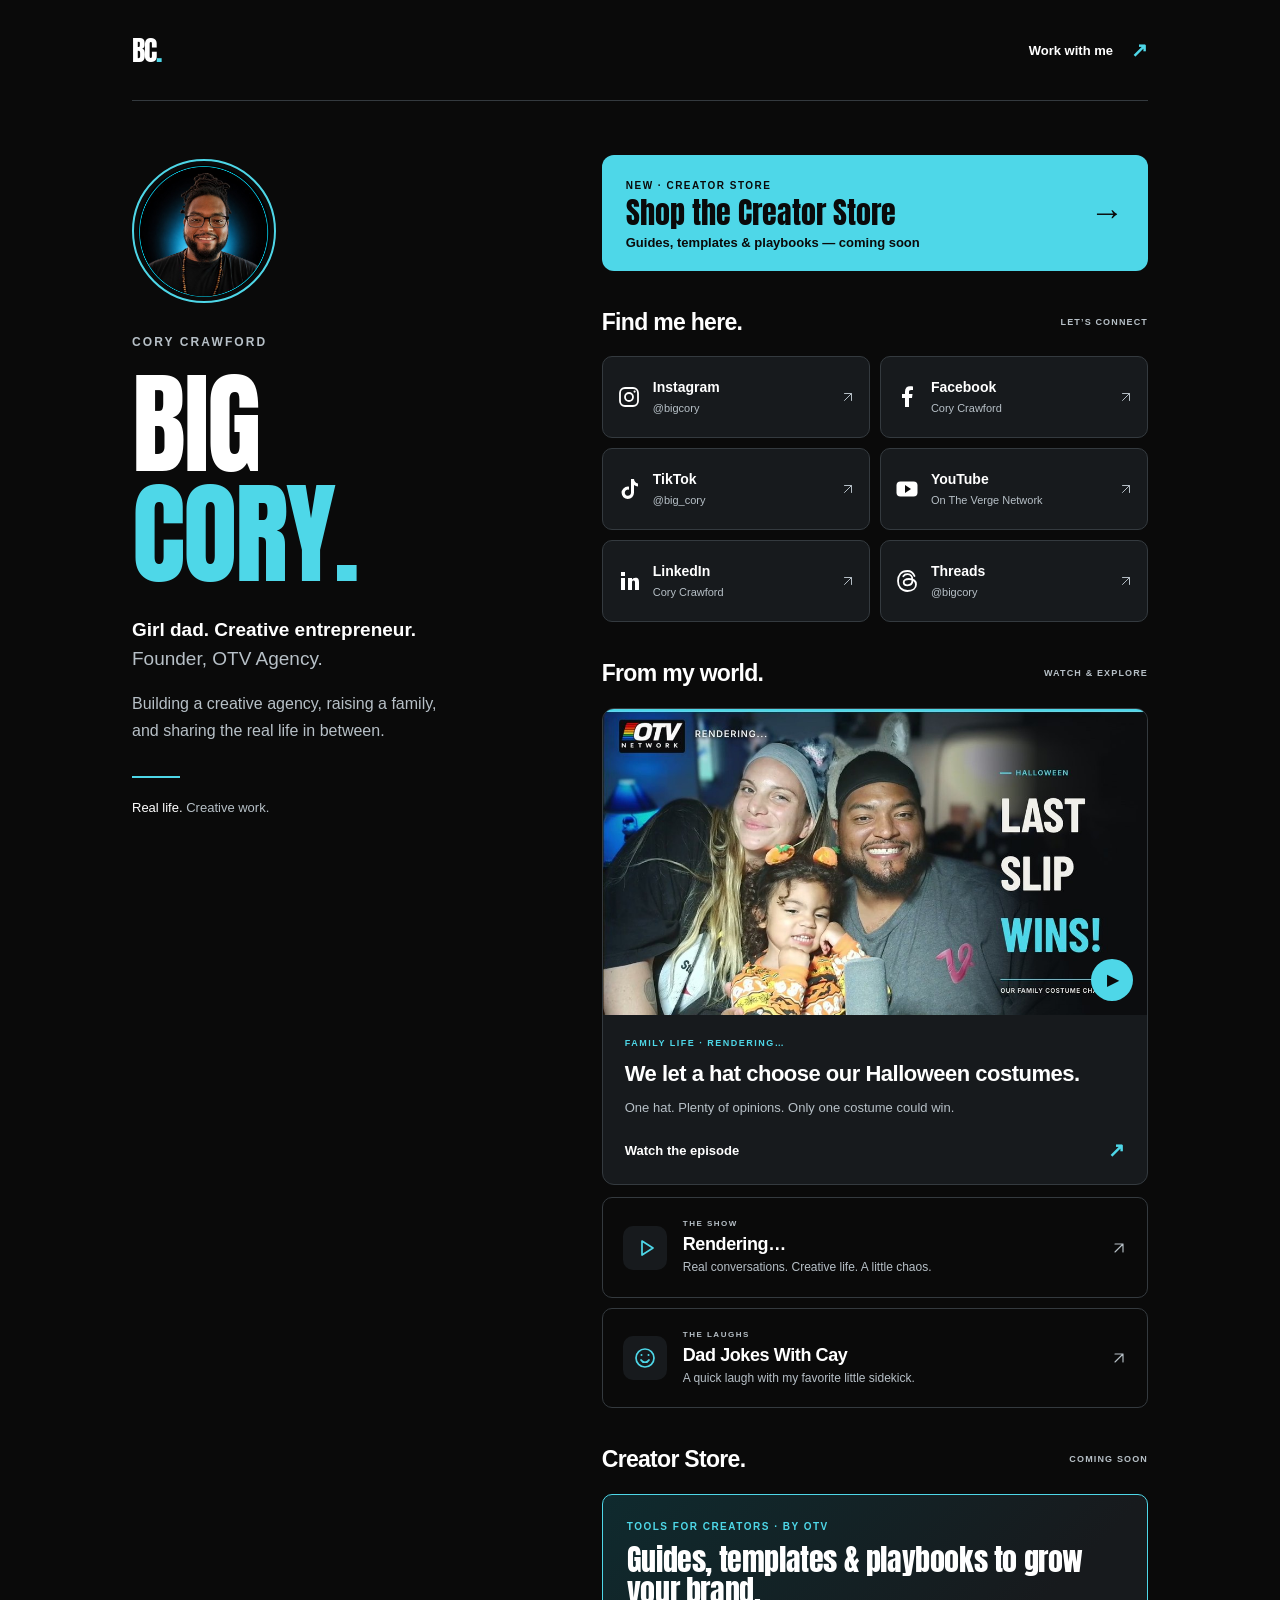
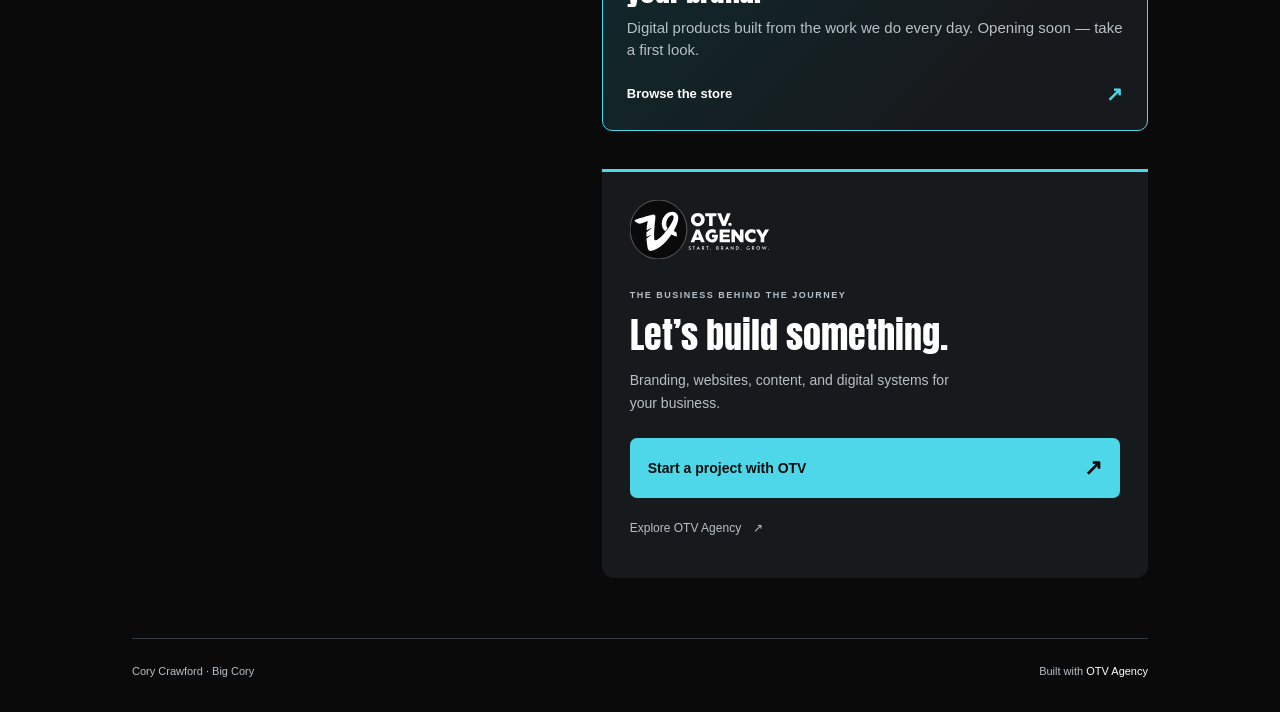
==== index.html @ 0d6eacf1 "Preview: Creator Store" ====
<!doctype html>
<html lang="en">
<head>
  <meta charset="utf-8">
  <meta name="viewport" content="width=device-width, initial-scale=1">
  <meta name="robots" content="noindex, nofollow">
  <meta name="theme-color" content="#0A0A0A">
  <title>Big Cory | Cory Crawford — Real life. Creative work.</title>
  <meta name="description" content="Find Cory Crawford’s social profiles, Rendering…, Dad Jokes With Cay, and OTV Agency. Follow the journey or start a creative project.">
  <meta property="og:type" content="website">
  <meta property="og:title" content="Big Cory | Cory Crawford — Real life. Creative work.">
  <meta property="og:description" content="Find Cory Crawford’s social profiles, Rendering…, Dad Jokes With Cay, and OTV Agency. Follow the journey or start a creative project.">
  <!-- Set final canonical / og:url / absolute og:image only after host routing is approved. -->
  <link rel="icon" href="favicon.svg" type="image/svg+xml">
  <link rel="preload" href="Anton-Regular.ttf" as="font" type="font/ttf" crossorigin>
  <link rel="stylesheet" href="styles.css">
</head>
<body>
  <a class="skip-link" href="#links">Skip to my links</a>
  <!-- Symbols are decorative: every destination has a visible text label. -->
  <svg class="icon-sprite" xmlns="http://www.w3.org/2000/svg" aria-hidden="true">
    <symbol id="icon-arrow" viewBox="0 0 24 24"><path d="M6 18 18 6M6 6h12v12" fill="none" stroke="currentColor" stroke-width="1.7" stroke-linecap="round" stroke-linejoin="round"/></symbol>
    <symbol id="icon-instagram" viewBox="0 0 24 24"><rect x="3" y="3" width="18" height="18" rx="5" fill="none" stroke="currentColor" stroke-width="1.8"/><circle cx="12" cy="12" r="4" fill="none" stroke="currentColor" stroke-width="1.8"/><circle cx="17.6" cy="6.6" r="1.1" fill="currentColor"/></symbol>
    <symbol id="icon-facebook" viewBox="0 0 24 24"><path d="M14 22v-9h3l.5-4H14V7c0-1.2.4-2 2.2-2H18V1.5c-.7-.1-1.8-.2-3-.2-3 0-5 1.8-5 5.2V9H7v4h3v9z" fill="currentColor"/></symbol>
    <symbol id="icon-tiktok" viewBox="0 0 24 24"><path d="M14 2h3c.3 2.6 1.6 4.1 4 4.5v3a9 9 0 0 1-4-1.4v7.7a6.2 6.2 0 1 1-6.2-6.2c.4 0 .8 0 1.2.1v3.1a3.1 3.1 0 1 0 2 2.9z" fill="currentColor"/></symbol>
    <symbol id="icon-youtube" viewBox="0 0 24 24"><rect x="1.5" y="4.5" width="21" height="15" rx="4" fill="currentColor"/><path d="m10 8 6 4-6 4z" fill="#0A0A0A"/></symbol>
    <symbol id="icon-linkedin" viewBox="0 0 24 24"><path d="M4 9h4v12H4zm0-6h4v4H4zm7 6h4v1.6c.7-1 1.8-1.9 3.5-1.9 3 0 3.5 2 3.5 4.6V21h-4v-7c0-1.2 0-2.5-1.5-2.5S15 12.7 15 14v7h-4z" fill="currentColor"/></symbol>
    <symbol id="icon-threads" viewBox="0 0 24 24"><path d="M19.5 7C18.2 3.8 15.9 2 12.4 2 6.2 2 3 6.1 3 12s3.5 10 9.4 10c5.4 0 8.6-2.8 8.6-6.4 0-3.6-2.7-5.6-7.1-5.6-3.4 0-5.2 1.3-5.2 3.3 0 1.8 1.6 3 3.7 3 3.2 0 5.1-2.3 5.1-5.5 0-3.4-1.8-5.6-5.1-5.6-1.8 0-3.3.8-4.1 2" fill="none" stroke="currentColor" stroke-width="1.8" stroke-linecap="round"/></symbol>
    <symbol id="icon-play" viewBox="0 0 24 24"><path d="m9 5 11 7-11 7z" fill="none" stroke="currentColor" stroke-width="1.7" stroke-linejoin="round"/></symbol>
    <symbol id="icon-smile" viewBox="0 0 24 24"><circle cx="12" cy="12" r="9" fill="none" stroke="currentColor" stroke-width="1.7"/><path d="M8 14c1.7 3 6.3 3 8 0" fill="none" stroke="currentColor" stroke-width="1.7" stroke-linecap="round"/><circle cx="8.5" cy="9" r="1" fill="currentColor"/><circle cx="15.5" cy="9" r="1" fill="currentColor"/></symbol>
  </svg>
  <div class="page-shell">
    <header class="topbar">
      <a class="wordmark" href="#top" aria-label="Big Cory, back to top">BC<span>.</span></a>
      <a class="top-cta" href="#work">Work with me <span aria-hidden="true">↗</span></a>
    </header>
    <main id="top" class="hub">
      <section class="identity" aria-labelledby="name">
        <div class="portrait-wrap"><img class="portrait" src="cory-profile.jpg" alt="Cory Crawford smiling, wearing glasses" width="144" height="144" fetchpriority="high"></div>
        <p class="eyebrow personal-name">Cory Crawford</p>
        <h1 id="name">BIG <span>CORY.</span></h1>
        <p class="intro">Girl dad. Creative entrepreneur.<br><span>Founder, OTV Agency.</span></p>
        <p class="bio">Building a creative agency, raising a family, and sharing the real life in between.</p>
        <div class="identity-rule" aria-hidden="true"></div>
        <p class="signature">Real life. <span>Creative work.</span></p>
      </section>
      <div class="destinations">
        <a class="store-banner" href="store/"><span><small class="eyebrow">NEW · CREATOR STORE</small><strong>Shop the Creator Store</strong><small class="store-banner-sub">Guides, templates &amp; playbooks — coming soon</small></span><span class="store-banner-arrow" aria-hidden="true">→</span></a>
        <section id="links" aria-labelledby="connect-title">
          <div class="section-header"><h2 id="connect-title">Find me here.</h2><span class="eyebrow">LET’S CONNECT</span></div>
          <nav class="social-grid" aria-label="Cory’s social profiles">
            <a class="social-link" href="https://www.instagram.com/bigcory/"><svg class="icon" aria-hidden="true"><use href="#icon-instagram"></use></svg><span><strong>Instagram</strong><small>@bigcory</small></span><svg class="icon" aria-hidden="true"><use href="#icon-arrow"></use></svg></a>
<a class="social-link" href="https://www.facebook.com/cory.w.crawford.7"><svg class="icon" aria-hidden="true"><use href="#icon-facebook"></use></svg><span><strong>Facebook</strong><small>Cory Crawford</small></span><svg class="icon" aria-hidden="true"><use href="#icon-arrow"></use></svg></a>
<a class="social-link" href="https://www.tiktok.com/@big_cory"><svg class="icon" aria-hidden="true"><use href="#icon-tiktok"></use></svg><span><strong>TikTok</strong><small>@big_cory</small></span><svg class="icon" aria-hidden="true"><use href="#icon-arrow"></use></svg></a>
<a class="social-link" href="https://www.youtube.com/@OnTheVergeNetwork"><svg class="icon" aria-hidden="true"><use href="#icon-youtube"></use></svg><span><strong>YouTube</strong><small>On The Verge Network</small></span><svg class="icon" aria-hidden="true"><use href="#icon-arrow"></use></svg></a>
<a class="social-link" href="https://www.linkedin.com/in/cory-crawford-4b9b2820b/"><svg class="icon" aria-hidden="true"><use href="#icon-linkedin"></use></svg><span><strong>LinkedIn</strong><small>Cory Crawford</small></span><svg class="icon" aria-hidden="true"><use href="#icon-arrow"></use></svg></a>
<a class="social-link" href="https://www.threads.com/@bigcory"><svg class="icon" aria-hidden="true"><use href="#icon-threads"></use></svg><span><strong>Threads</strong><small>@bigcory</small></span><svg class="icon" aria-hidden="true"><use href="#icon-arrow"></use></svg></a>
          </nav>
        </section>
        <section class="featured" aria-labelledby="featured-title">
          <div class="section-header"><h2 id="featured-title">From my world.</h2><span class="eyebrow">WATCH &amp; EXPLORE</span></div>
          <a class="feature-card" href="https://www.youtube.com/watch?v=V3x-1SN7t8w">
            <div class="feature-media"><img src="halloween-episode.jpg" alt="Cory, Claire, and Cay in the Rendering Halloween episode thumbnail, with the headline Last Slip Wins." width="1280" height="720" loading="lazy"><span class="play-badge" aria-hidden="true">▶</span></div>
            <div class="feature-copy"><p class="eyebrow">FAMILY LIFE · RENDERING…</p><h3>We let a hat choose our Halloween costumes.</h3><p>One hat. Plenty of opinions. Only one costume could win.</p><span class="feature-cta">Watch the episode <span aria-hidden="true">↗</span></span></div>
          </a>
          <div class="project-list">
            <a class="project-link" href="https://www.youtube.com/playlist?list=PLNuQVVNTiVEM"><span class="project-icon"><svg class="icon" aria-hidden="true"><use href="#icon-play"></use></svg></span><span><small class="eyebrow">THE SHOW</small><strong>Rendering…</strong><small class="project-description">Real conversations. Creative life. A little chaos.</small></span><svg class="icon" aria-hidden="true"><use href="#icon-arrow"></use></svg></a>
<a class="project-link" href="https://www.youtube.com/playlist?list=PLIUER3_x49p04q3ptnMb3ZY2Dj0nWWdQi"><span class="project-icon"><svg class="icon" aria-hidden="true"><use href="#icon-smile"></use></svg></span><span><small class="eyebrow">THE LAUGHS</small><strong>Dad Jokes With Cay</strong><small class="project-description">A quick laugh with my favorite little sidekick.</small></span><svg class="icon" aria-hidden="true"><use href="#icon-arrow"></use></svg></a>
          </div>
        </section>
        <section id="store" class="store" aria-labelledby="store-title">
          <div class="section-header"><h2 id="store-title">Creator Store.</h2><span class="eyebrow">COMING SOON</span></div>
          <a class="store-card" href="store/">
            <p class="eyebrow">TOOLS FOR CREATORS · BY OTV</p>
            <h3>Guides, templates &amp; playbooks to grow your brand.</h3>
            <p>Digital products built from the work we do every day. Opening soon — take a first look.</p>
            <span class="feature-cta">Browse the store <span aria-hidden="true">↗</span></span>
          </a>
        </section>
        <section id="work" class="work-card" aria-labelledby="work-title">
          <a href="https://otv.agency/" class="agency-logo-link" aria-label="Visit OTV Agency"><img src="otv-agency.svg" alt="OTV Agency" width="140" height="60" loading="lazy"></a>
          <p class="eyebrow">THE BUSINESS BEHIND THE JOURNEY</p>
          <h2 id="work-title">Let’s build something.</h2>
          <p>Branding, websites, content, and digital systems for your business.</p>
          <a class="business-cta" href="https://onthevergemarketing.com/contact-2/">Start a project with OTV <span aria-hidden="true">↗</span></a>
          <a class="agency-site" href="https://otv.agency/">Explore OTV Agency <span aria-hidden="true">↗</span></a>
        </section>
      </div>
    </main>
    <footer><span>Cory Crawford · Big Cory</span><span>Built with <a href="https://otv.agency/">OTV Agency</a></span></footer>
  </div>
</body>
</html>
---- styles.css ----
/* All assets are local. Keep the locked brand colors here for easy revision. */
@font-face { font-family: Anton; src: url("Anton-Regular.ttf") format("truetype"); font-weight: 400; font-style: normal; font-display: swap; }
:root { color-scheme: dark; --black:#0A0A0A; --white:#FFFFFF; --cyan:#4ED7E8; --muted:#B7C0C7; --panel:#171A1D; --line:#343A3F; }
* { box-sizing:border-box; }
html { scroll-behavior:smooth; scroll-padding-top:24px; }
body { margin:0; background:var(--black); color:var(--white); font-family:Arial,Helvetica,sans-serif; -webkit-font-smoothing:antialiased; }
a { color:inherit; text-decoration:none; }
img { display:block; max-width:100%; }
button, a { -webkit-tap-highlight-color:transparent; }
a:focus-visible { outline:3px solid var(--cyan); outline-offset:5px; }
::selection { background:var(--cyan); color:var(--black); }
.skip-link { position:fixed; z-index:5; top:12px; left:12px; padding:12px 16px; color:var(--black); background:var(--cyan); transform:translateY(-180%); }
.skip-link:focus { transform:translateY(0); }
.icon-sprite { position:absolute; width:0; height:0; overflow:hidden; }
.icon { width:24px; height:24px; flex-shrink:0; }
.page-shell { max-width:1120px; margin:auto; padding:0 52px; }
.topbar { display:flex; align-items:center; justify-content:space-between; padding:28px 0; border-bottom:1px solid var(--line); }
.wordmark { font-family:Anton,Impact,sans-serif; font-size:28px; letter-spacing:-1px; }
.wordmark span { color:var(--cyan); }
.top-cta { font-size:13px; font-weight:700; min-height:44px; display:flex; align-items:center; gap:18px; }
.top-cta span { color:var(--cyan); font-size:20px; }
.hub { display:grid; grid-template-columns:minmax(0, .85fr) minmax(0, 1.15fr); gap:66px; padding:54px 0 60px; align-items:start; }
/* A fixed identity column on wide screens keeps personal context beside the links. */
.identity { position:sticky; top:46px; padding-top:4px; }
.portrait-wrap { width:144px; height:144px; border-radius:50%; border:2px solid var(--cyan); padding:4px; margin-bottom:30px; }
.portrait { width:100%; height:100%; border-radius:50%; object-fit:cover; }
.eyebrow { font-size:10px; letter-spacing:1.5px; font-weight:700; line-height:1.5; margin:0; }
.personal-name { color:var(--muted); font-size:12px; letter-spacing:2.1px; margin-bottom:18px; text-transform:uppercase; }
h1 { font-family:Anton,Impact,sans-serif; font-weight:400; font-size:112px; line-height:.98; letter-spacing:-2px; margin:0 0 26px; }
h1 span { display:block; color:var(--cyan); }
.intro { font-size:19px; font-weight:700; line-height:1.55; margin:0 0 18px; }
.intro span { color:var(--muted); font-weight:400; }
.bio { max-width:320px; font-size:16px; color:var(--muted); line-height:1.65; margin:0; }
.identity-rule { width:48px; height:2px; background:var(--cyan); margin:32px 0 20px; }
.signature { font-size:13px; line-height:1.5; margin:0; color:var(--white); }
.signature span { color:var(--muted); }
.destinations { min-width:0; }
.section-header { display:flex; align-items:center; justify-content:space-between; gap:12px; margin-bottom:20px; }
h2 { font-size:23px; font-weight:700; letter-spacing:-.7px; line-height:1.2; margin:0; }
.section-header .eyebrow { color:var(--muted); font-size:9px; letter-spacing:1.15px; text-align:right; }
.social-grid { display:grid; grid-template-columns:repeat(2,minmax(0,1fr)); gap:10px; }
.social-link { min-height:82px; padding:16px 14px; display:flex; align-items:center; gap:12px; background:var(--panel); border:1px solid var(--line); border-radius:10px; transition:border-color .16s, background .16s; }
.social-link > span { flex:1; min-width:0; }
.social-link strong { display:block; font-size:14px; line-height:1.35; }
.social-link small { display:block; color:var(--muted); font-size:11px; line-height:1.4; margin-top:4px; }
.social-link > .icon:last-child { width:14px; height:14px; color:var(--muted); }
.social-link:hover, .project-link:hover { background:#20252A; border-color:var(--cyan); }
.featured { margin-top:38px; }
.feature-card { display:block; border:1px solid var(--line); border-radius:12px; overflow:hidden; background:var(--panel); transition:border-color .16s; }
.feature-card:hover { border-color:var(--cyan); }
.feature-media { position:relative; }
.feature-media img { width:100%; height:auto; aspect-ratio:16/9; object-fit:cover; }
.play-badge { position:absolute; bottom:14px; right:14px; width:42px; height:42px; border-radius:50%; background:var(--cyan); color:var(--black); display:grid; place-items:center; padding-left:2px; font-size:16px; }
.feature-copy { padding:22px; }
.feature-copy .eyebrow { color:var(--cyan); font-size:9px; }
h3 { font-size:22px; line-height:1.24; letter-spacing:-.5px; margin:10px 0; }
.feature-copy > p:not(.eyebrow) { font-size:13px; line-height:1.6; color:var(--muted); margin:0; }
.feature-cta { display:flex; align-items:center; justify-content:space-between; margin-top:20px; font-size:13px; font-weight:700; }
.feature-cta > span { font-size:20px; color:var(--cyan); }
.project-list { display:grid; gap:10px; margin-top:12px; }
.project-link { min-height:98px; display:flex; gap:16px; align-items:center; padding:20px; border:1px solid var(--line); border-radius:10px; transition:border-color .16s, background .16s; }
.project-icon { background:var(--panel); border-radius:10px; height:44px; width:44px; flex-shrink:0; display:grid; place-items:center; color:var(--cyan); }
.project-link > span:nth-child(2) { flex:1; min-width:0; }
.project-link .eyebrow { color:var(--muted); font-size:8px; display:block; }
.project-link strong { display:block; font-size:18px; letter-spacing:-.4px; margin:4px 0; }
.project-description { display:block; font-size:12px; color:var(--muted); line-height:1.45; }
.project-link > .icon { width:16px; height:16px; color:var(--muted); }
.work-card { position:relative; margin-top:38px; padding:28px; border-top:3px solid var(--cyan); border-radius:0 0 12px 12px; background:var(--panel); }
.agency-logo-link { display:inline-block; margin:0 0 25px; }
.agency-logo-link img { width:140px; height:60px; object-fit:contain; object-position:left; }
.work-card > .eyebrow { color:var(--muted); font-size:9px; }
.work-card h2 { font-family:Anton,Impact,sans-serif; font-weight:400; font-size:36px; margin-top:12px; letter-spacing:0; }
.work-card > p:not(.eyebrow) { color:var(--muted); font-size:14px; line-height:1.6; max-width:340px; margin:12px 0 24px; }
.business-cta { display:flex; align-items:center; justify-content:space-between; padding:17px 18px; background:var(--cyan); color:var(--black); border-radius:7px; font-size:14px; font-weight:700; min-height:54px; gap:12px; }
.business-cta:hover { background:var(--white); }
.business-cta span { font-size:22px; }
.agency-site { display:inline-flex; min-height:44px; align-items:center; gap:12px; font-size:12px; color:var(--muted); margin-top:8px; }
.agency-site:hover, footer a:hover { color:var(--cyan); }
footer { border-top:1px solid var(--line); padding:24px 0 32px; display:flex; justify-content:space-between; gap:16px; color:var(--muted); font-size:11px; line-height:1.5; }
footer a { color:var(--white); }
@media (max-width:920px) { .page-shell { padding:0 30px; } .hub { gap:36px; grid-template-columns:minmax(0,.7fr) minmax(0,1.3fr); } h1 { font-size:94px; } .intro { font-size:17px; } .social-link { gap:8px; padding:14px 11px; } }
/* The single-column phone layout keeps every link comfortably tappable. */
@media (max-width:700px) {
  .page-shell { padding:0 22px; max-width:520px; }
  .topbar { padding:14px 0; }
  .hub { display:block; padding:28px 0 36px; }
  .identity { position:static; text-align:center; padding:0; margin-bottom:34px; }
  .portrait-wrap { width:114px; height:114px; margin:0 auto 20px; }
  .personal-name { font-size:10px; margin-bottom:10px; }
  h1 { font-size:64px; line-height:1.05; letter-spacing:-1px; margin-bottom:18px; }
  h1 span { display:inline; }
  .intro { font-size:16px; line-height:1.5; margin-bottom:13px; }
  .bio { font-size:14px; max-width:300px; margin:auto; line-height:1.6; }
  .identity-rule, .signature { display:none; }
  h2 { font-size:21px; }
  .section-header { margin-bottom:16px; }
  .social-link { min-height:78px; padding:14px 11px; gap:9px; }
  .social-link > .icon:first-child { width:21px; height:21px; }
  .social-link > .icon:last-child { width:12px; height:12px; }
  .social-link strong { font-size:13px; }
  .social-link small { font-size:10px; }
  .featured { margin-top:30px; }
  .feature-copy { padding:20px; }
  .feature-copy h3 { font-size:22px; }
  .project-link { padding:17px; gap:13px; }
  .work-card { margin-top:30px; padding:25px; }
  footer { flex-direction:column; align-items:center; gap:6px; padding:24px 0; }
}
@media (max-width:359px) { .page-shell { padding:0 16px; } h1 { font-size:58px; } .section-header .eyebrow { font-size:8px; } .social-link > .icon:last-child { display:none; } .social-link { padding:13px 10px; } }
@media (prefers-reduced-motion:reduce) { html { scroll-behavior:auto; } * { transition:none !important; } }

/* Creator Store (phase 1 teaser) */
.store { margin-top:38px; }
@media (max-width:700px) { .store { margin-top:30px; } }
.store-card { display:block; padding:24px; border:1px solid var(--cyan); border-radius:10px; background:linear-gradient(135deg,#0F2A2E 0%,var(--panel) 70%); transition:background .16s; }
.store-card:hover { background:#20252A; }
.store-card .eyebrow { color:var(--cyan); }
.store-card h3 { font-family:Anton,Impact,sans-serif; font-weight:400; font-size:30px; line-height:1.05; letter-spacing:-.4px; margin:10px 0; }
.store-card p:not(.eyebrow) { color:var(--muted); font-size:15px; line-height:1.5; margin:0 0 16px; }
.store-teasers { list-style:none; padding:0; margin:12px 0 0; display:grid; grid-template-columns:repeat(2,minmax(0,1fr)); gap:12px; }
.store-teasers li { padding:16px; border:1px solid var(--line); border-radius:10px; display:flex; flex-direction:column; gap:6px; }
.store-teasers .eyebrow { color:var(--muted); font-size:8px; }
.store-teasers strong { font-size:15px; letter-spacing:-.3px; line-height:1.25; }
.store-teasers .soon { margin-top:auto; font-size:11px; font-weight:700; color:var(--cyan); letter-spacing:.5px; }
.merch-tile { border-style:dashed !important; background:var(--panel); }
@media (max-width:359px) { .store-teasers { grid-template-columns:1fr; } .store-card h3 { font-size:26px; } }

/* High-placement Creator Store banner */
.store-banner { display:flex; align-items:center; gap:16px; min-height:88px; padding:20px 24px; margin-bottom:38px; border-radius:12px; background:var(--cyan); color:var(--black); transition:transform .16s, box-shadow .16s; }
.store-banner:hover { transform:translateY(-2px); box-shadow:0 10px 30px rgba(78,215,232,.25); }
.store-banner > span:first-child { flex:1; min-width:0; }
.store-banner strong { display:block; font-family:Anton,Impact,sans-serif; font-weight:400; font-size:30px; line-height:1.05; margin:4px 0; }
.store-banner-sub { font-size:13px; font-weight:700; }
.store-banner-arrow { font-size:34px; font-weight:700; }
.store-banner:focus-visible { outline-color:var(--white); }
@media (max-width:700px) { .store-banner { margin-bottom:30px; } .store-banner strong { font-size:26px; } }
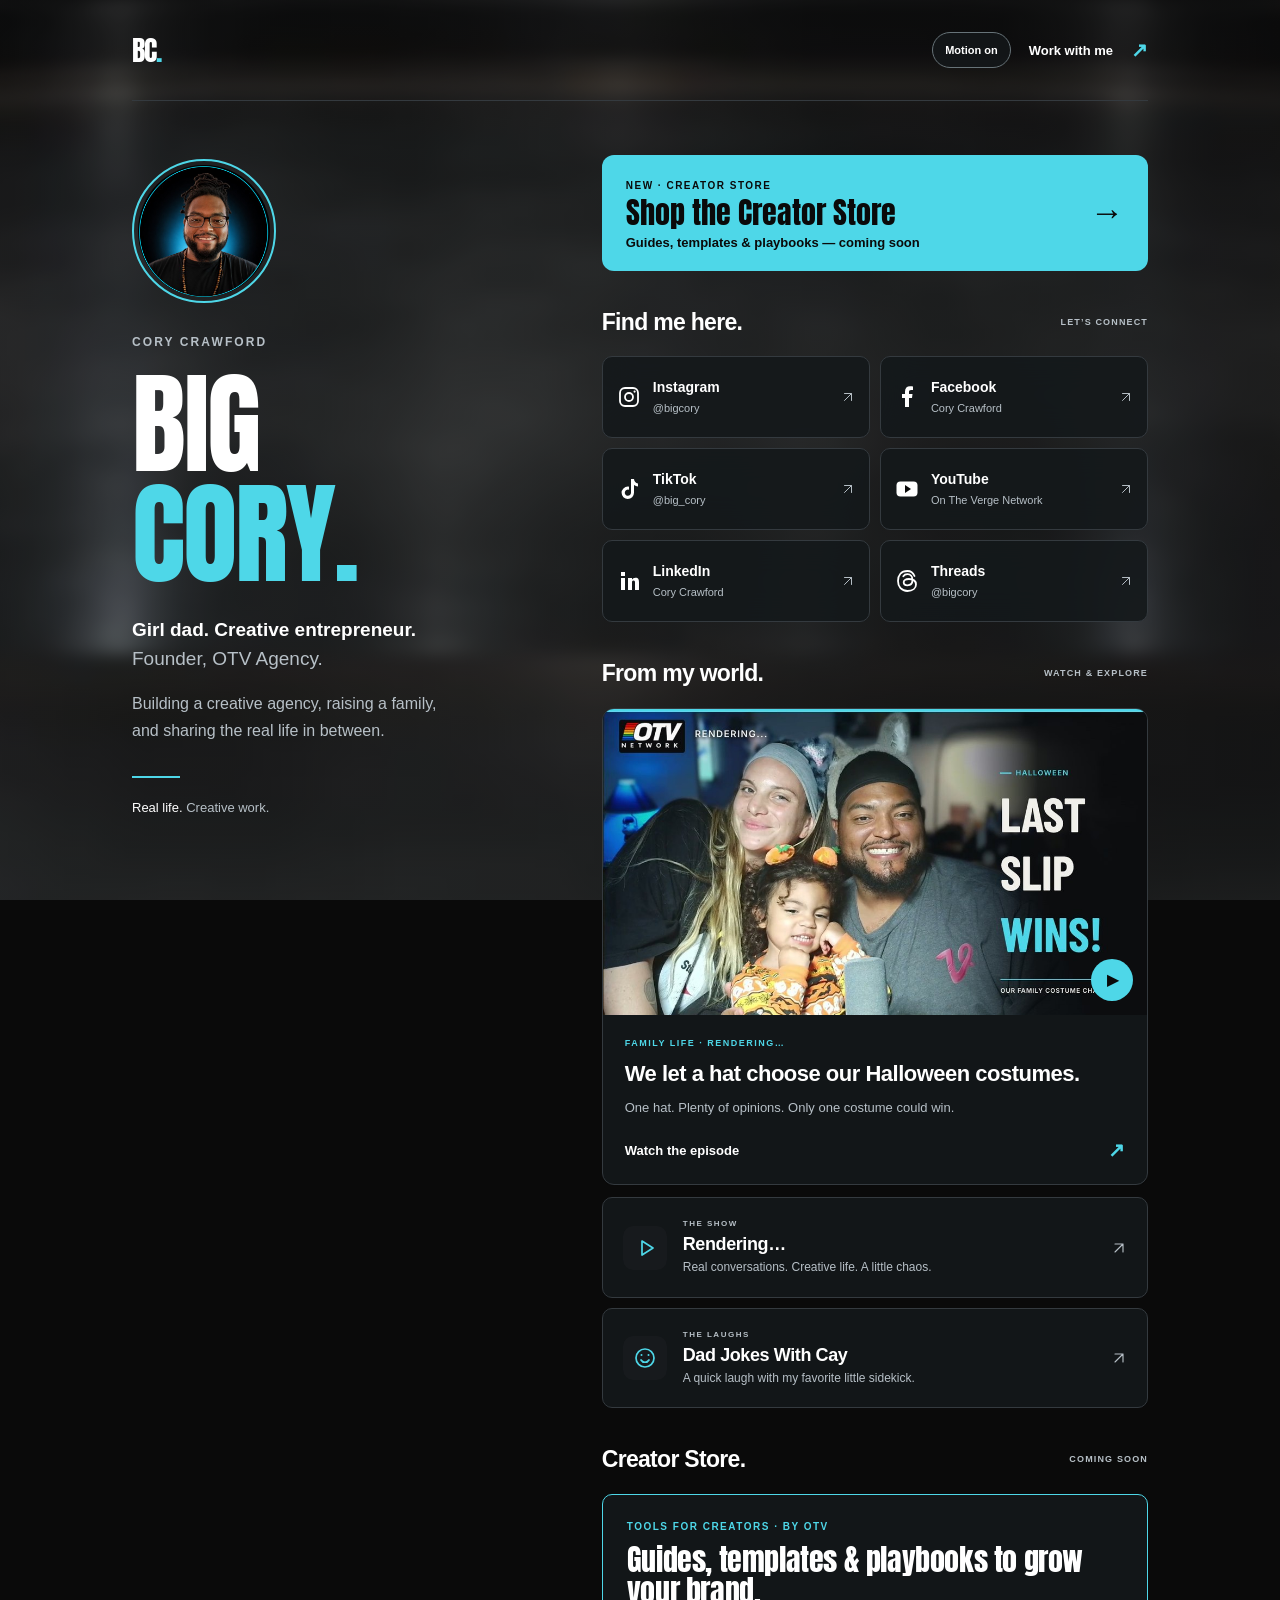
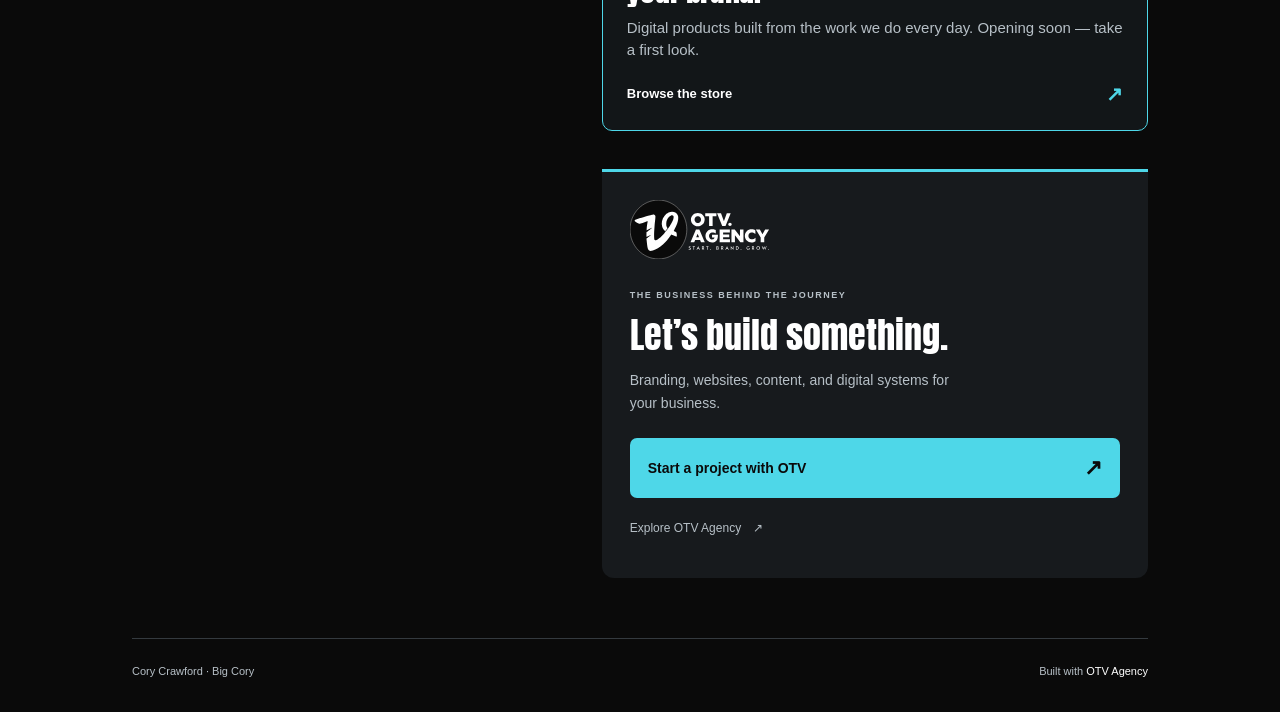
==== commit ae47f1c6: "Add frosted Rendering backdrop with scroll-driven motion Use existing Rendering studio assets behind" ====
--- a/index.html
+++ b/index.html
@@ -16,6 +16,11 @@
   <link rel="stylesheet" href="styles.css">
 </head>
 <body>
+  <!-- The studio is decorative. A still image works without JavaScript or video. -->
+  <div class="studio-backdrop" aria-hidden="true">
+    <picture><source media="(max-width: 700px)" srcset="rendering-background-mobile.jpg"><img src="rendering-background.jpg" alt="" width="960" height="540"></picture>
+    <video id="studio-video" muted playsinline preload="none" tabindex="-1" data-desktop="rendering-background.mp4" data-mobile="rendering-background-mobile.mp4"></video>
+  </div>
   <a class="skip-link" href="#links">Skip to my links</a>
   <!-- Symbols are decorative: every destination has a visible text label. -->
   <svg class="icon-sprite" xmlns="http://www.w3.org/2000/svg" aria-hidden="true">
@@ -32,7 +37,10 @@
   <div class="page-shell">
     <header class="topbar">
       <a class="wordmark" href="#top" aria-label="Big Cory, back to top">BC<span>.</span></a>
+      <div class="topbar-actions">
+      <button class="motion-toggle" id="motion-toggle" type="button" aria-pressed="true" hidden>Motion on</button>
       <a class="top-cta" href="#work">Work with me <span aria-hidden="true">↗</span></a>
+      </div>
     </header>
     <main id="top" class="hub">
       <section class="identity" aria-labelledby="name">
@@ -89,5 +97,6 @@
     </main>
     <footer><span>Cory Crawford · Big Cory</span><span>Built with <a href="https://otv.agency/">OTV Agency</a></span></footer>
   </div>
+  <script src="background.js" defer></script>
 </body>
 </html>
--- a/styles.css
+++ b/styles.css
@@ -134,3 +134,23 @@
 .store-banner-arrow { font-size:34px; font-weight:700; }
 .store-banner:focus-visible { outline-color:var(--white); }
 @media (max-width:700px) { .store-banner { margin-bottom:30px; } .store-banner strong { font-size:26px; } }
+
+/* Frosted Rendering set: soften the media while keeping all foreground text sharp. */
+body { isolation: isolate; }
+.studio-backdrop { position: fixed; inset: 0; z-index: -1; overflow: hidden; pointer-events: none; background: #0A0A0A; }
+.studio-backdrop picture, .studio-backdrop img, .studio-backdrop video { position: absolute; inset: 0; width: 100%; height: 100%; object-fit: cover; }
+.studio-backdrop picture, .studio-backdrop video { filter: blur(7px) saturate(.65); transform: scale(1.04); }
+.studio-backdrop video { opacity: 0; }
+.studio-backdrop.is-ready video { opacity: 1; }
+.studio-backdrop::after { content: ""; position: absolute; inset: 0; background: linear-gradient(90deg, rgba(10,10,10,.53), rgba(10,10,10,.64)), rgba(30,40,43,.14); }
+.page-shell { position: relative; }
+.social-link, .feature-card, .project-link, .store-card { background: rgba(20,24,27,.88); backdrop-filter: blur(16px); -webkit-backdrop-filter: blur(16px); }
+.topbar-actions { display: flex; align-items: center; gap: 18px; }
+.motion-toggle { font: inherit; font-size: 11px; font-weight: 600; color: #fff; background: rgba(20,24,27,.8); border: 1px solid #677378; border-radius: 20px; padding: 8px 12px; min-height: 36px; cursor: pointer; }
+.motion-toggle:hover { border-color: #4ED7E8; }
+.motion-toggle:focus-visible { outline: 2px solid #4ED7E8; outline-offset: 4px; }
+.motion-toggle[hidden] { display: none; }
+@media (max-width: 700px) {
+  .studio-backdrop::after { background: rgba(10,10,10,.56); }
+  .topbar-actions { gap: 12px; }
+}
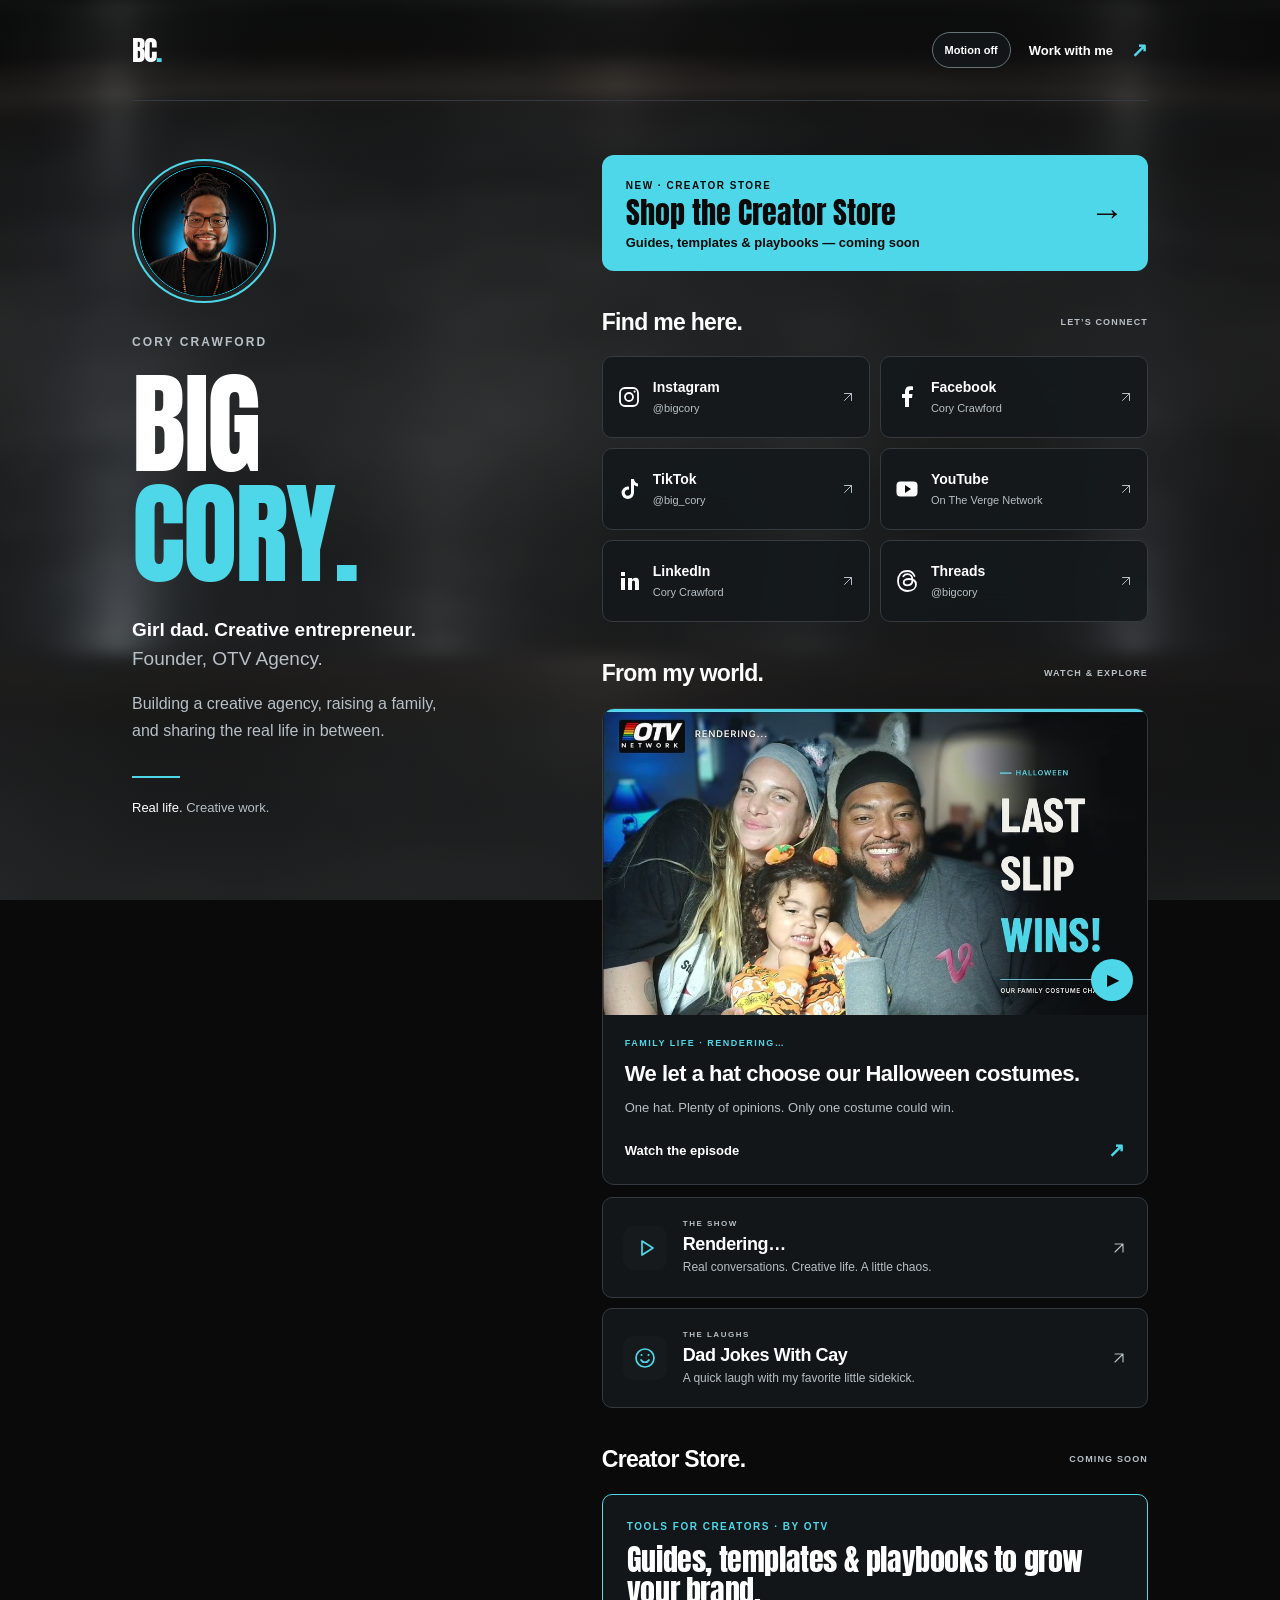
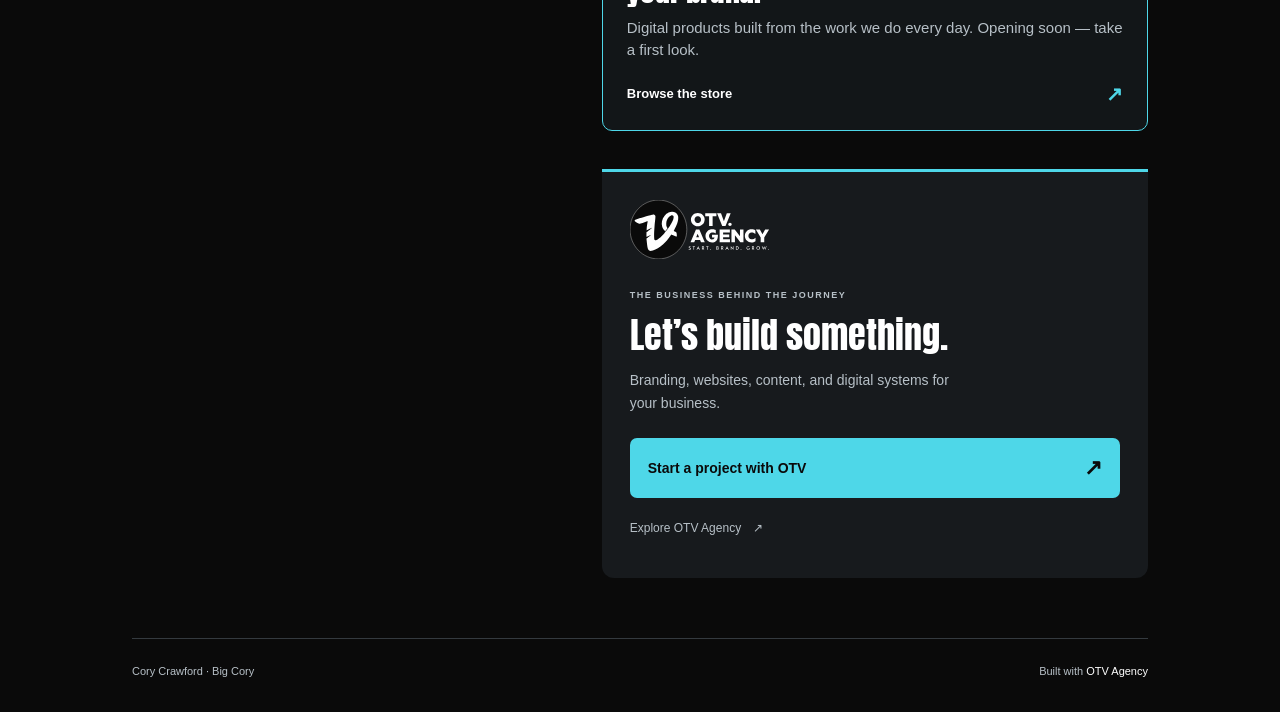
==== commit 7c36b4d5: "Smooth the frosted studio background with a slow ambient loop Replace jittery scroll seeking with si" ====
--- a/index.html
+++ b/index.html
@@ -19,7 +19,7 @@
   <!-- The studio is decorative. A still image works without JavaScript or video. -->
   <div class="studio-backdrop" aria-hidden="true">
     <picture><source media="(max-width: 700px)" srcset="rendering-background-mobile.jpg"><img src="rendering-background.jpg" alt="" width="960" height="540"></picture>
-    <video id="studio-video" muted playsinline preload="none" tabindex="-1" data-desktop="rendering-background.mp4" data-mobile="rendering-background-mobile.mp4"></video>
+    <video id="studio-video" muted playsinline loop preload="none" tabindex="-1" data-desktop="rendering-ambient-v2.mp4" data-mobile="rendering-ambient-mobile-v2.mp4"></video>
   </div>
   <a class="skip-link" href="#links">Skip to my links</a>
   <!-- Symbols are decorative: every destination has a visible text label. -->
@@ -97,6 +97,6 @@
     </main>
     <footer><span>Cory Crawford · Big Cory</span><span>Built with <a href="https://otv.agency/">OTV Agency</a></span></footer>
   </div>
-  <script src="background.js" defer></script>
+  <script src="background.js?v=2" defer></script>
 </body>
 </html>
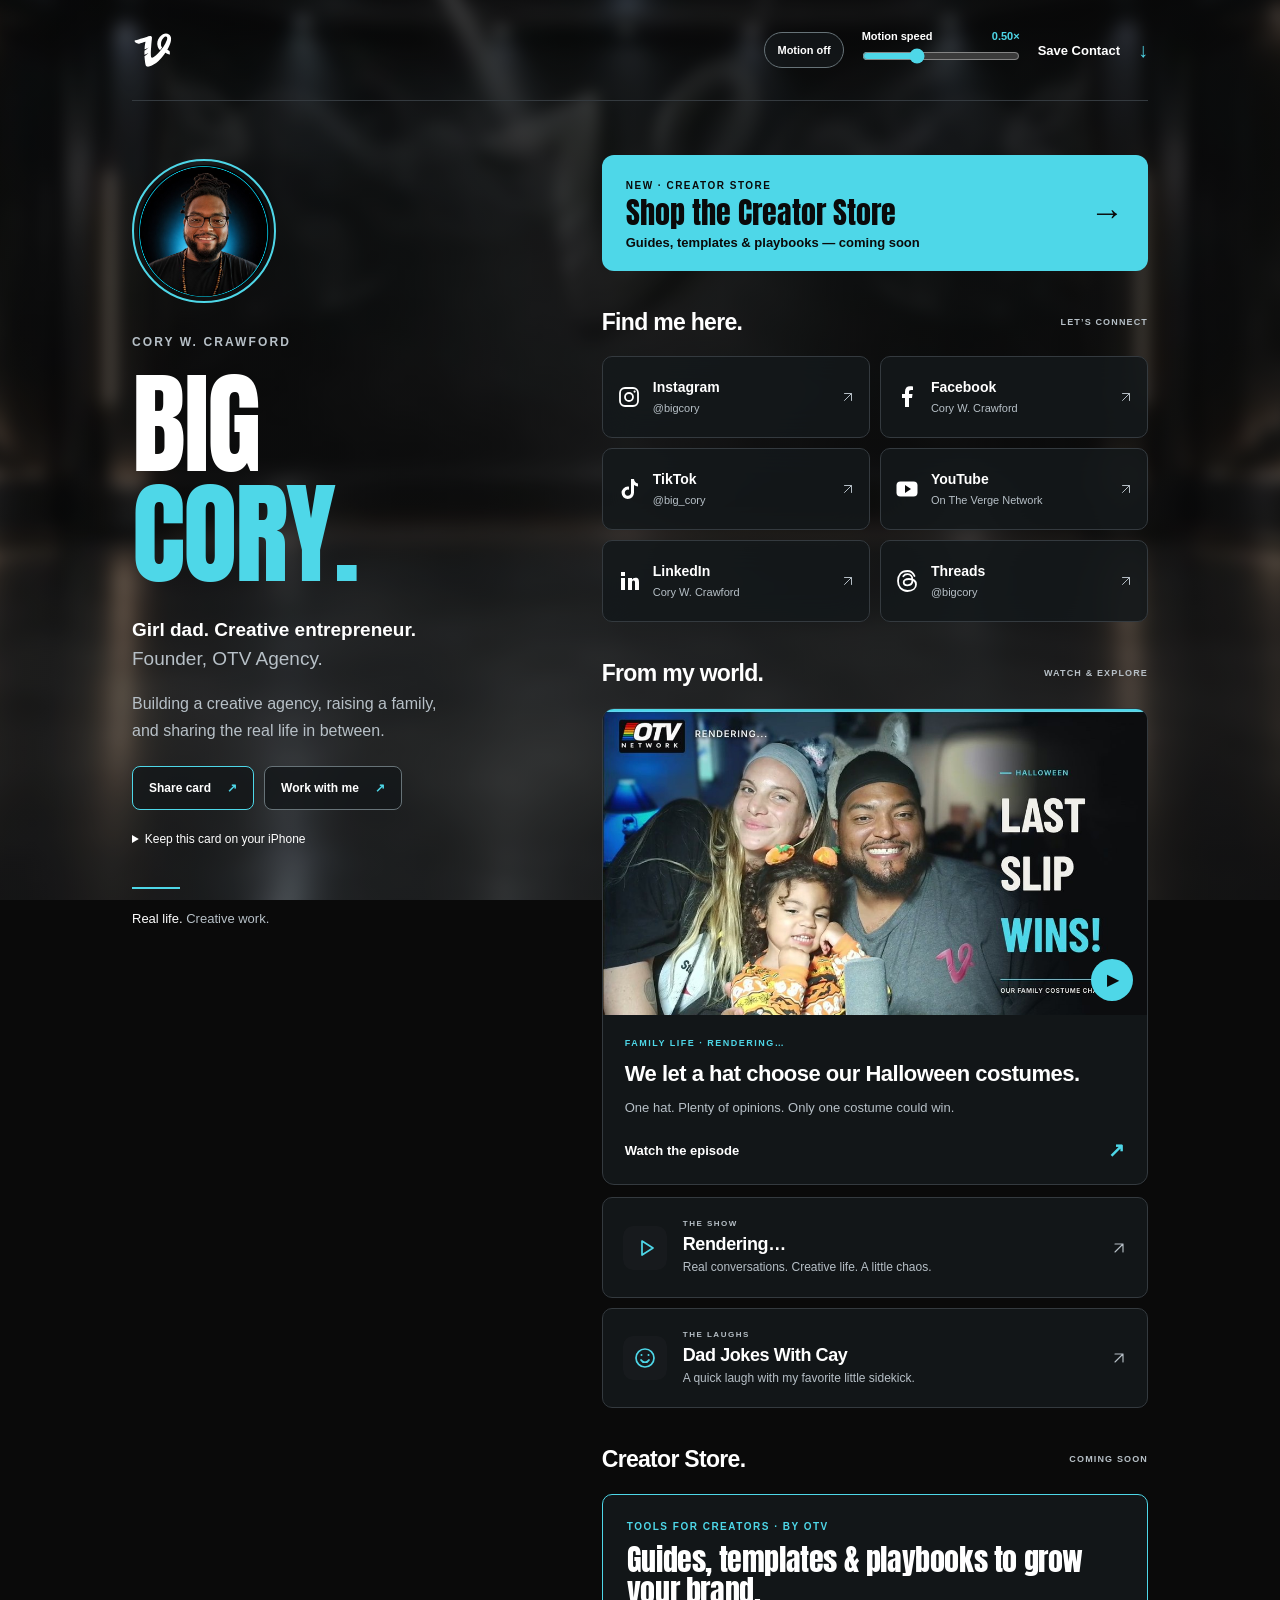
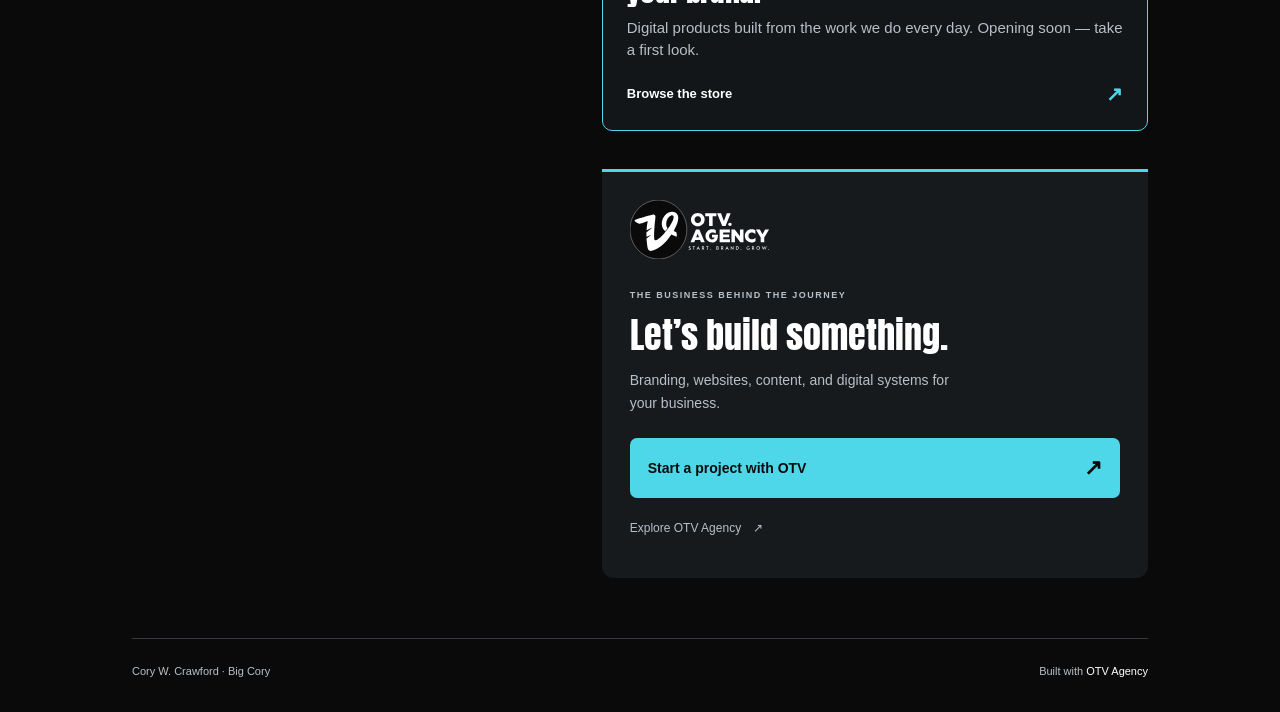
==== commit ac31d721: "Add Verge mark, adjustable motion and digital contact card Display Cory W. Crawford, reuse the authe" ====
--- a/index.html
+++ b/index.html
@@ -5,15 +5,17 @@
   <meta name="viewport" content="width=device-width, initial-scale=1">
   <meta name="robots" content="noindex, nofollow">
   <meta name="theme-color" content="#0A0A0A">
-  <title>Big Cory | Cory Crawford — Real life. Creative work.</title>
-  <meta name="description" content="Find Cory Crawford’s social profiles, Rendering…, Dad Jokes With Cay, and OTV Agency. Follow the journey or start a creative project.">
+  <title>Big Cory | Cory W. Crawford — Real life. Creative work.</title>
+  <meta name="description" content="Find Cory W. Crawford’s social profiles, Rendering…, Dad Jokes With Cay, and OTV Agency. Follow the journey or start a creative project.">
   <meta property="og:type" content="website">
-  <meta property="og:title" content="Big Cory | Cory Crawford — Real life. Creative work.">
-  <meta property="og:description" content="Find Cory Crawford’s social profiles, Rendering…, Dad Jokes With Cay, and OTV Agency. Follow the journey or start a creative project.">
-  <!-- Set final canonical / og:url / absolute og:image only after host routing is approved. -->
+  <meta property="og:title" content="Big Cory | Cory W. Crawford — Real life. Creative work.">
+  <meta property="og:description" content="Find Cory W. Crawford’s social profiles, Rendering…, Dad Jokes With Cay, and OTV Agency. Follow the journey or start a creative project.">
+  <meta property="og:url" content="https://otvagency.github.io/big-cory-links-preview/">
+  <meta property="og:image" content="https://otvagency.github.io/big-cory-links-preview/cory-profile.jpg">
+  <meta property="og:image:alt" content="Cory W. Crawford, founder of OTV Agency">
   <link rel="icon" href="favicon.svg" type="image/svg+xml">
   <link rel="preload" href="Anton-Regular.ttf" as="font" type="font/ttf" crossorigin>
-  <link rel="stylesheet" href="styles.css">
+  <link rel="stylesheet" href="styles.css?v=3">
 </head>
 <body>
   <!-- The studio is decorative. A still image works without JavaScript or video. -->
@@ -36,19 +38,33 @@
   </svg>
   <div class="page-shell">
     <header class="topbar">
-      <a class="wordmark" href="#top" aria-label="Big Cory, back to top">BC<span>.</span></a>
+      <a class="wordmark" href="#top" aria-label="Big Cory, back to top"><svg class="verge-symbol" viewBox="12 32 145 126" xmlns="http://www.w3.org/2000/svg" aria-hidden="true"><path fill="currentColor" d="M59.7,154.8c-4-1.1-5.5-3.7-6.8-11.2-.5-3.1-1.8-13.6-2.4-19.9-.3-2.7-.5-5.2-.6-5.5,0-.5,0-.6,1.3-1.4,1.5-1,12.9-9.9,12.8-10-.2-.2-7.6,2.6-11.3,4.4-1.4.7-2.6,1.2-2.7,1.1-.2-.1-.2-10.1,0-12.6v-1.7c.1,0,1.3-.8,1.3-.8,2-1.3,14.1-11.2,14.9-12.1.1-.2-.4,0-1.2.4-3,1.4-11.5,5.6-12.9,6.4-.8.5-1.5.8-1.6.8-.2,0-.1-1.3.1-5.5.4-5.5,1.4-13.4,2.6-19.3.5-2.5.5-2.9,0-2.9s-5.1,1.5-11,3.3c-13,4-12.3,3.8-13.9,3.8-1.6,0-3.1-.4-5.4-1.6-1.9-1-6.3-3.8-7.4-4.8-2.2-1.9-1.8-4.7.8-5.6,1.6-.6,35.8-10.8,42-12.5,11.5-3.2,11.3-3.1,12.7-3.1,2.4.2,4.9,1.7,5.7,3.8.6,1.5.6,2.9,0,8.6-.9,8.2-1.5,14-2.4,25.6-1,12.8-1.2,17.4-1.2,24.6,0,7.8.4,12.4,1,13.8.4.7,1.3,1.4,2.4,1.7,2,.5,4.2-.3,8.3-3,5.1-3.5,9.4-7.2,14.6-12.9,1.4-1.5,3.4-3.7,4.4-4.8,2.9-3.1,8.8-10.8,10.6-13.1,4.7-6.4,7.4-10.6,11.3-17.8,5-9.3,6.7-13.9,6.7-18.3,0-2-.1-2.8-.6-3.8-.9-1.8-2.2-2.6-4.3-2.6-2.6,0-5.2,1.5-8.8,5.1-5.7,5.6-8.7,13.1-8.7,21.4s.7,6.8,2,10.3l1.9,3.1-3.5,4.5c-1.9,2.5-3.6,4.6-3.7,4.6-.3,0-3.2-3-4.8-5.2-1.5-2-3.2-5.5-4-8-3.7-11.1-.9-24.3,7.2-34.1,3.7-4.4,7.3-7.3,11.9-9.7,7.6-3.8,15.5-3.6,21.8.7,2.6,1.8,4.4,3.9,5.8,6.9,1.3,2.8,1.7,4.3,1.8,8,.2,7.3-1.7,15.1-6.4,25.7-1.3,3-4.6,9.5-6.2,12.5-.6,1.1-1,2.1-1,2.2,0,.1,1.5.9,3.3,1.7,2.8,1.3,3.3,1.6,4.1,2.4,1.3,1.4,1.6,3.3,1.9,9.3v2.9c.1,0-.4.5-.4.5-.3.3-.7.5-1,.5-.5,0-3.1-1.1-11.8-4.9-1.7-.7-3.2-1.3-3.3-1.3-.1,0-.9,1.1-1.8,2.4-8.4,12.4-15.1,20.2-23.9,27.8-10,8.6-20.8,15.1-30.6,18.4-3.5,1.2-7.7,1.6-9.8,1Z"/></svg></a>
       <div class="topbar-actions">
       <button class="motion-toggle" id="motion-toggle" type="button" aria-pressed="true" hidden>Motion on</button>
-      <a class="top-cta" href="#work">Work with me <span aria-hidden="true">↗</span></a>
+      <div class="speed-control" id="speed-control" hidden>
+        <div class="speed-heading"><label for="motion-speed">Motion speed</label><output id="motion-speed-value" for="motion-speed">0.50×</output></div>
+        <input id="motion-speed" type="range" min="0.25" max="1" step="0.05" value="0.5" aria-valuetext="0.50 times normal speed">
+      </div>
+      <a class="top-cta" href="cory-crawford.vcf" download="Cory-W-Crawford.vcf">Save Contact <span aria-hidden="true">↓</span></a>
       </div>
     </header>
     <main id="top" class="hub">
       <section class="identity" aria-labelledby="name">
-        <div class="portrait-wrap"><img class="portrait" src="cory-profile.jpg" alt="Cory Crawford smiling, wearing glasses" width="144" height="144" fetchpriority="high"></div>
-        <p class="eyebrow personal-name">Cory Crawford</p>
+        <div class="portrait-wrap"><img class="portrait" src="cory-profile.jpg" alt="Cory W. Crawford smiling, wearing glasses" width="144" height="144" fetchpriority="high"></div>
+        <p class="eyebrow personal-name">Cory W. Crawford</p>
         <h1 id="name">BIG <span>CORY.</span></h1>
         <p class="intro">Girl dad. Creative entrepreneur.<br><span>Founder, OTV Agency.</span></p>
         <p class="bio">Building a creative agency, raising a family, and sharing the real life in between.</p>
+        <div class="card-actions" aria-label="Digital business card">
+          <button class="card-share" id="share-card" type="button" hidden>Share card <span aria-hidden="true">↗</span></button>
+          <a class="card-save" href="#work">Work with me <span aria-hidden="true">↗</span></a>
+        </div>
+        <details class="card-help">
+          <summary>Keep this card on your iPhone</summary>
+          <p>Open this page in Safari, then choose Share → Add to Home Screen. Your card will be one tap away.</p>
+          <p>To share nearby, tap Share card → AirDrop and choose the other person’s iPhone. After they accept and open your page, they can tap Save Contact at the top.</p>
+        </details>
+        <p class="share-status" id="share-status" role="status" hidden></p>
         <div class="identity-rule" aria-hidden="true"></div>
         <p class="signature">Real life. <span>Creative work.</span></p>
       </section>
@@ -58,10 +74,10 @@
           <div class="section-header"><h2 id="connect-title">Find me here.</h2><span class="eyebrow">LET’S CONNECT</span></div>
           <nav class="social-grid" aria-label="Cory’s social profiles">
             <a class="social-link" href="https://www.instagram.com/bigcory/"><svg class="icon" aria-hidden="true"><use href="#icon-instagram"></use></svg><span><strong>Instagram</strong><small>@bigcory</small></span><svg class="icon" aria-hidden="true"><use href="#icon-arrow"></use></svg></a>
-<a class="social-link" href="https://www.facebook.com/cory.w.crawford.7"><svg class="icon" aria-hidden="true"><use href="#icon-facebook"></use></svg><span><strong>Facebook</strong><small>Cory Crawford</small></span><svg class="icon" aria-hidden="true"><use href="#icon-arrow"></use></svg></a>
+<a class="social-link" href="https://www.facebook.com/cory.w.crawford.7"><svg class="icon" aria-hidden="true"><use href="#icon-facebook"></use></svg><span><strong>Facebook</strong><small>Cory W. Crawford</small></span><svg class="icon" aria-hidden="true"><use href="#icon-arrow"></use></svg></a>
 <a class="social-link" href="https://www.tiktok.com/@big_cory"><svg class="icon" aria-hidden="true"><use href="#icon-tiktok"></use></svg><span><strong>TikTok</strong><small>@big_cory</small></span><svg class="icon" aria-hidden="true"><use href="#icon-arrow"></use></svg></a>
 <a class="social-link" href="https://www.youtube.com/@OnTheVergeNetwork"><svg class="icon" aria-hidden="true"><use href="#icon-youtube"></use></svg><span><strong>YouTube</strong><small>On The Verge Network</small></span><svg class="icon" aria-hidden="true"><use href="#icon-arrow"></use></svg></a>
-<a class="social-link" href="https://www.linkedin.com/in/cory-crawford-4b9b2820b/"><svg class="icon" aria-hidden="true"><use href="#icon-linkedin"></use></svg><span><strong>LinkedIn</strong><small>Cory Crawford</small></span><svg class="icon" aria-hidden="true"><use href="#icon-arrow"></use></svg></a>
+<a class="social-link" href="https://www.linkedin.com/in/cory-crawford-4b9b2820b/"><svg class="icon" aria-hidden="true"><use href="#icon-linkedin"></use></svg><span><strong>LinkedIn</strong><small>Cory W. Crawford</small></span><svg class="icon" aria-hidden="true"><use href="#icon-arrow"></use></svg></a>
 <a class="social-link" href="https://www.threads.com/@bigcory"><svg class="icon" aria-hidden="true"><use href="#icon-threads"></use></svg><span><strong>Threads</strong><small>@bigcory</small></span><svg class="icon" aria-hidden="true"><use href="#icon-arrow"></use></svg></a>
           </nav>
         </section>
@@ -95,8 +111,8 @@
         </section>
       </div>
     </main>
-    <footer><span>Cory Crawford · Big Cory</span><span>Built with <a href="https://otv.agency/">OTV Agency</a></span></footer>
+    <footer><span>Cory W. Crawford · Big Cory</span><span>Built with <a href="https://otv.agency/">OTV Agency</a></span></footer>
   </div>
-  <script src="background.js?v=2" defer></script>
+  <script src="background.js?v=3" defer></script>
 </body>
 </html>
--- a/styles.css
+++ b/styles.css
@@ -154,3 +154,38 @@
   .studio-backdrop::after { background: rgba(10,10,10,.56); }
   .topbar-actions { gap: 12px; }
 }
+
+/* Reuse the original Verge symbol path with no circular badge or background. */
+.wordmark { display: flex; align-items: center; justify-content: center; width: 44px; height: 44px; }
+.verge-symbol { display: block; width: 40px; height: 36px; }
+.speed-control { width: 158px; color: #fff; }
+.speed-control[hidden] { display: none; }
+.speed-heading { display: flex; align-items: center; justify-content: space-between; gap: 12px; font-size: 11px; font-weight: 600; }
+.speed-heading output { color: #4ED7E8; font-variant-numeric: tabular-nums; }
+#motion-speed { display: block; width: 100%; height: 28px; margin: 0; accent-color: #4ED7E8; cursor: pointer; }
+#motion-speed:focus-visible { outline: 2px solid #4ED7E8; outline-offset: 3px; border-radius: 4px; }
+@media (max-width: 700px) {
+  .topbar { display: grid; grid-template-columns: 84px minmax(0,1fr); gap: 8px 12px; }
+  .wordmark { grid-column: 1; grid-row: 1; }
+  .topbar-actions { display: contents; }
+  .top-cta { grid-column: 2; grid-row: 1; justify-self: end; }
+  .motion-toggle { grid-column: 1; grid-row: 2; justify-self: start; min-width: 78px; }
+  .speed-control { grid-column: 2; grid-row: 2; width: 100%; }
+}
+
+/* Share the public card or save its verified name, agency and web links as a contact. */
+.card-actions { display: flex; flex-wrap: wrap; gap: 10px; margin-top: 22px; }
+.card-share, .card-save { display: inline-flex; align-items: center; justify-content: center; gap: 16px; min-height: 44px; padding: 10px 16px; border: 1px solid #677378; border-radius: 8px; color: #fff; background: rgba(20,24,27,.85); font: inherit; font-size: 12px; font-weight: 700; cursor: pointer; }
+.card-share { border-color: #4ED7E8; }
+.card-share span, .card-save span { color: #4ED7E8; }
+.card-share[hidden], .share-status[hidden] { display: none; }
+.card-share:hover, .card-save:hover { border-color: #4ED7E8; }
+.card-share:focus-visible, .card-save:focus-visible { outline: 2px solid #4ED7E8; outline-offset: 4px; }
+.share-status { color: #4ED7E8; font-size: 12px; line-height: 1.5; overflow-wrap: anywhere; margin: 12px 0 0; }
+@media (max-width:700px) { .card-actions { justify-content: center; } }
+
+.card-help { margin-top: 14px; max-width: 340px; font-size: 12px; line-height: 1.6; color: #C2C9CD; }
+.card-help summary { cursor: pointer; color: #fff; padding: 6px 0; }
+.card-help summary:focus-visible { outline: 2px solid #4ED7E8; outline-offset: 4px; }
+.card-help p { margin: 8px 0; }
+@media (max-width:700px) { .card-help { margin-left: auto; margin-right: auto; } }
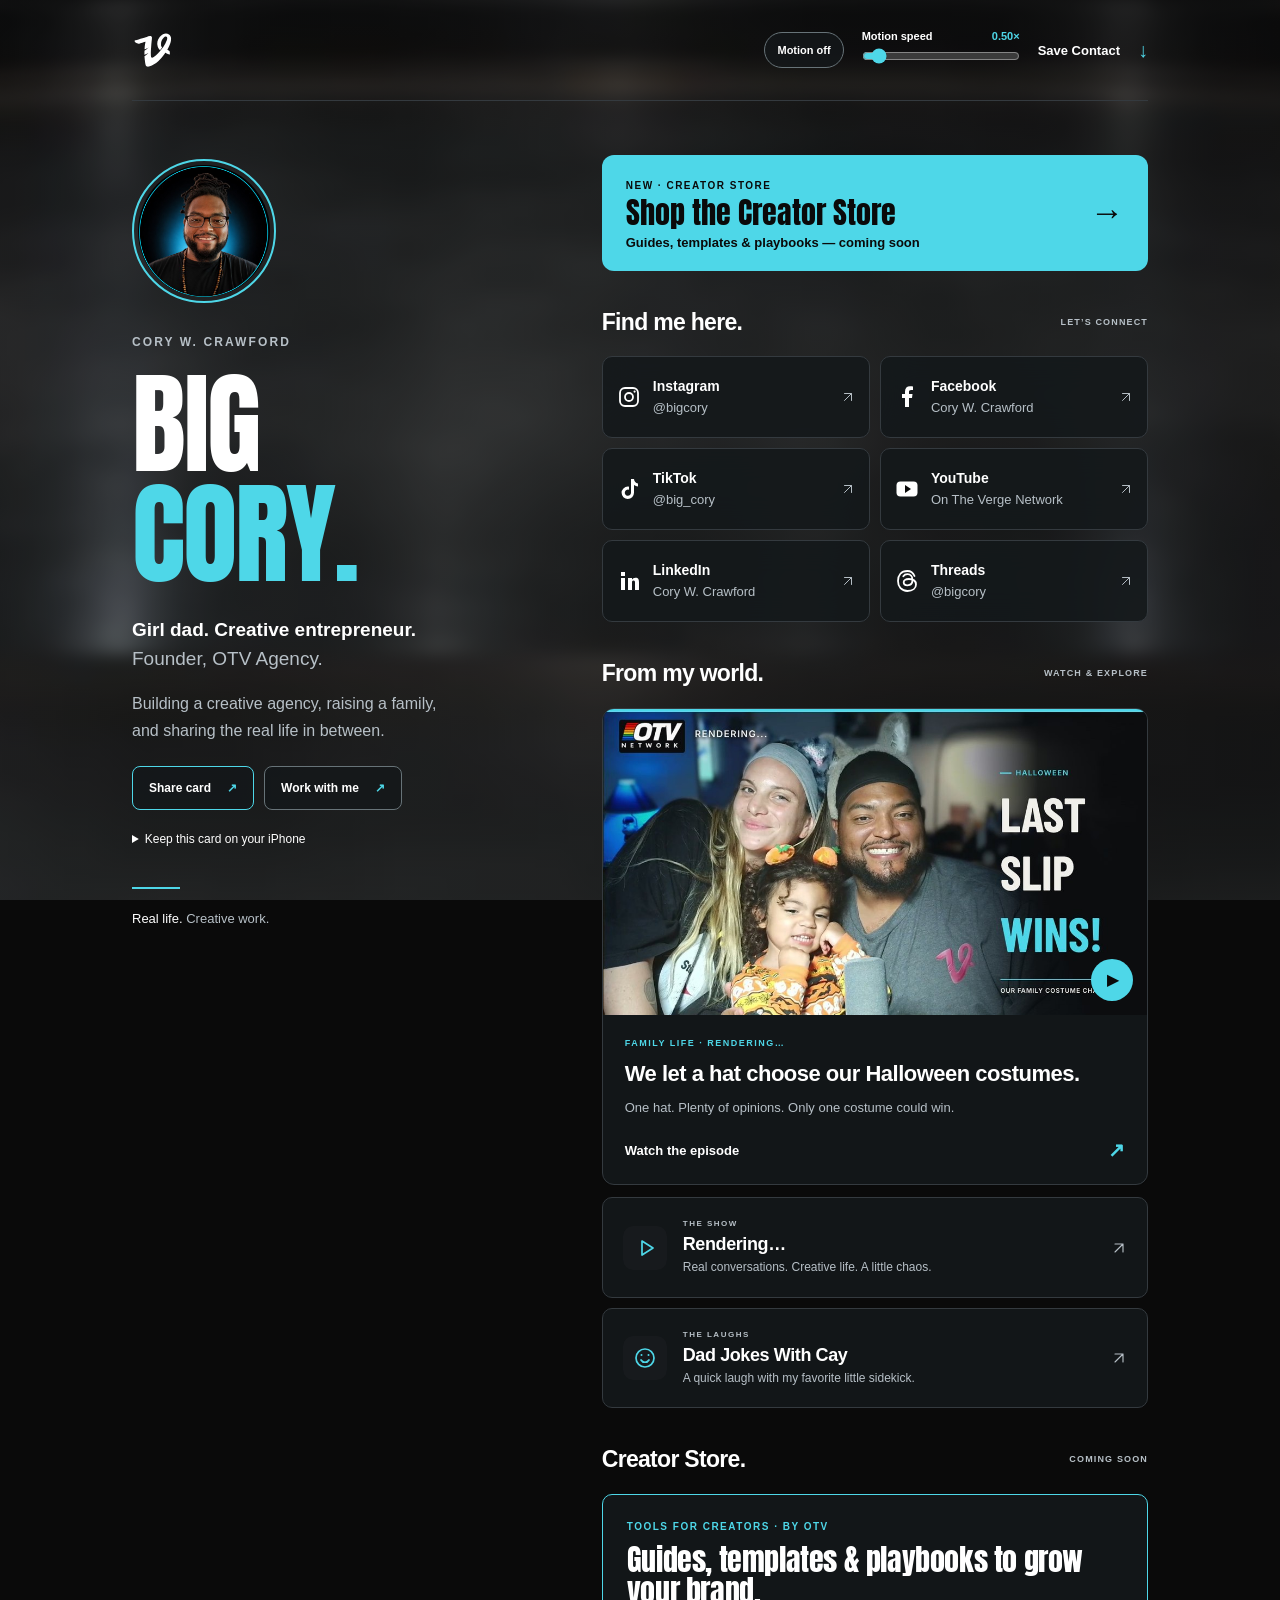
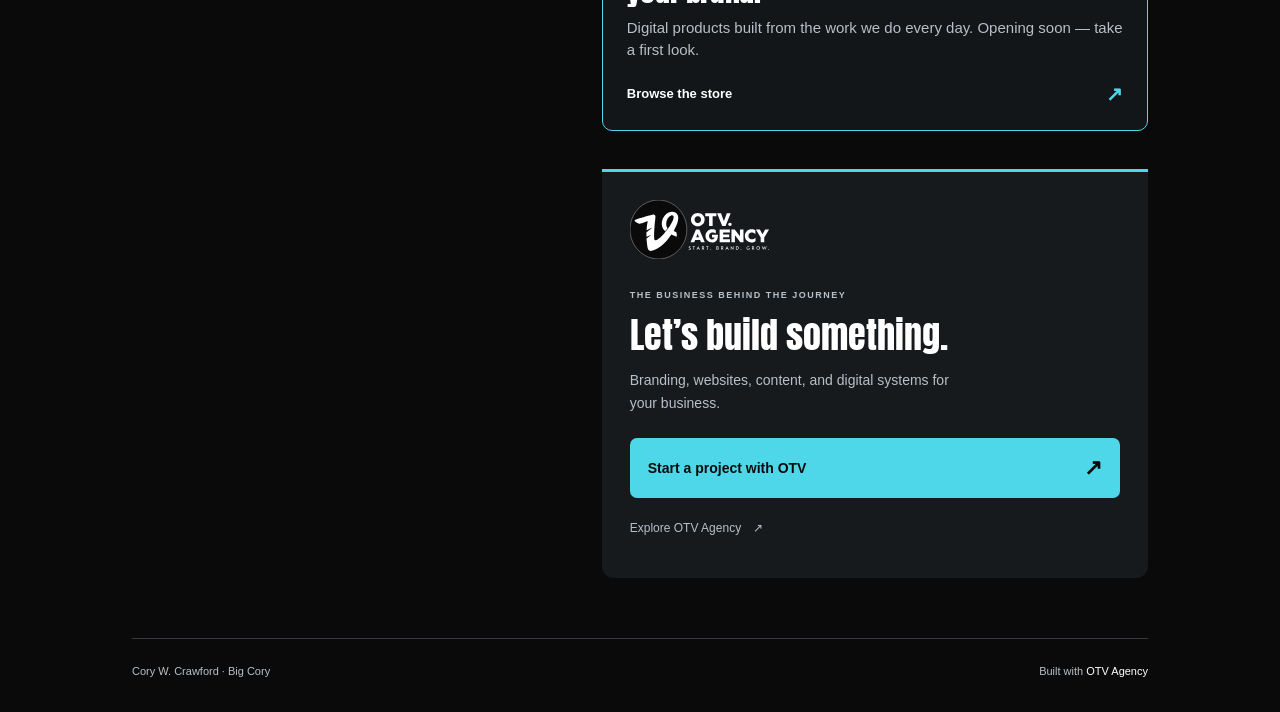
==== commit e3b03c43: "Enlarge social handles and extend motion speed to 4x Increase social names and handles to 13px deskt" ====
--- a/index.html
+++ b/index.html
@@ -15,7 +15,7 @@
   <meta property="og:image:alt" content="Cory W. Crawford, founder of OTV Agency">
   <link rel="icon" href="favicon.svg" type="image/svg+xml">
   <link rel="preload" href="Anton-Regular.ttf" as="font" type="font/ttf" crossorigin>
-  <link rel="stylesheet" href="styles.css?v=3">
+  <link rel="stylesheet" href="styles.css?v=4">
 </head>
 <body>
   <!-- The studio is decorative. A still image works without JavaScript or video. -->
@@ -43,7 +43,7 @@
       <button class="motion-toggle" id="motion-toggle" type="button" aria-pressed="true" hidden>Motion on</button>
       <div class="speed-control" id="speed-control" hidden>
         <div class="speed-heading"><label for="motion-speed">Motion speed</label><output id="motion-speed-value" for="motion-speed">0.50×</output></div>
-        <input id="motion-speed" type="range" min="0.25" max="1" step="0.05" value="0.5" aria-valuetext="0.50 times normal speed">
+        <input id="motion-speed" type="range" min="0.25" max="4" step="0.05" value="0.5" aria-valuetext="0.50 times normal speed">
       </div>
       <a class="top-cta" href="cory-crawford.vcf" download="Cory-W-Crawford.vcf">Save Contact <span aria-hidden="true">↓</span></a>
       </div>
@@ -113,6 +113,6 @@
     </main>
     <footer><span>Cory W. Crawford · Big Cory</span><span>Built with <a href="https://otv.agency/">OTV Agency</a></span></footer>
   </div>
-  <script src="background.js?v=3" defer></script>
+  <script src="background.js?v=4" defer></script>
 </body>
 </html>
--- a/styles.css
+++ b/styles.css
@@ -42,7 +42,7 @@
 .social-link { min-height:82px; padding:16px 14px; display:flex; align-items:center; gap:12px; background:var(--panel); border:1px solid var(--line); border-radius:10px; transition:border-color .16s, background .16s; }
 .social-link > span { flex:1; min-width:0; }
 .social-link strong { display:block; font-size:14px; line-height:1.35; }
-.social-link small { display:block; color:var(--muted); font-size:11px; line-height:1.4; margin-top:4px; }
+.social-link small { display:block; color:var(--muted); font-size:13px; line-height:1.4; margin-top:4px; }
 .social-link > .icon:last-child { width:14px; height:14px; color:var(--muted); }
 .social-link:hover, .project-link:hover { background:#20252A; border-color:var(--cyan); }
 .featured { margin-top:38px; }
@@ -98,7 +98,7 @@
   .social-link > .icon:first-child { width:21px; height:21px; }
   .social-link > .icon:last-child { width:12px; height:12px; }
   .social-link strong { font-size:13px; }
-  .social-link small { font-size:10px; }
+  .social-link small { font-size:12px; }
   .featured { margin-top:30px; }
   .feature-copy { padding:20px; }
   .feature-copy h3 { font-size:22px; }
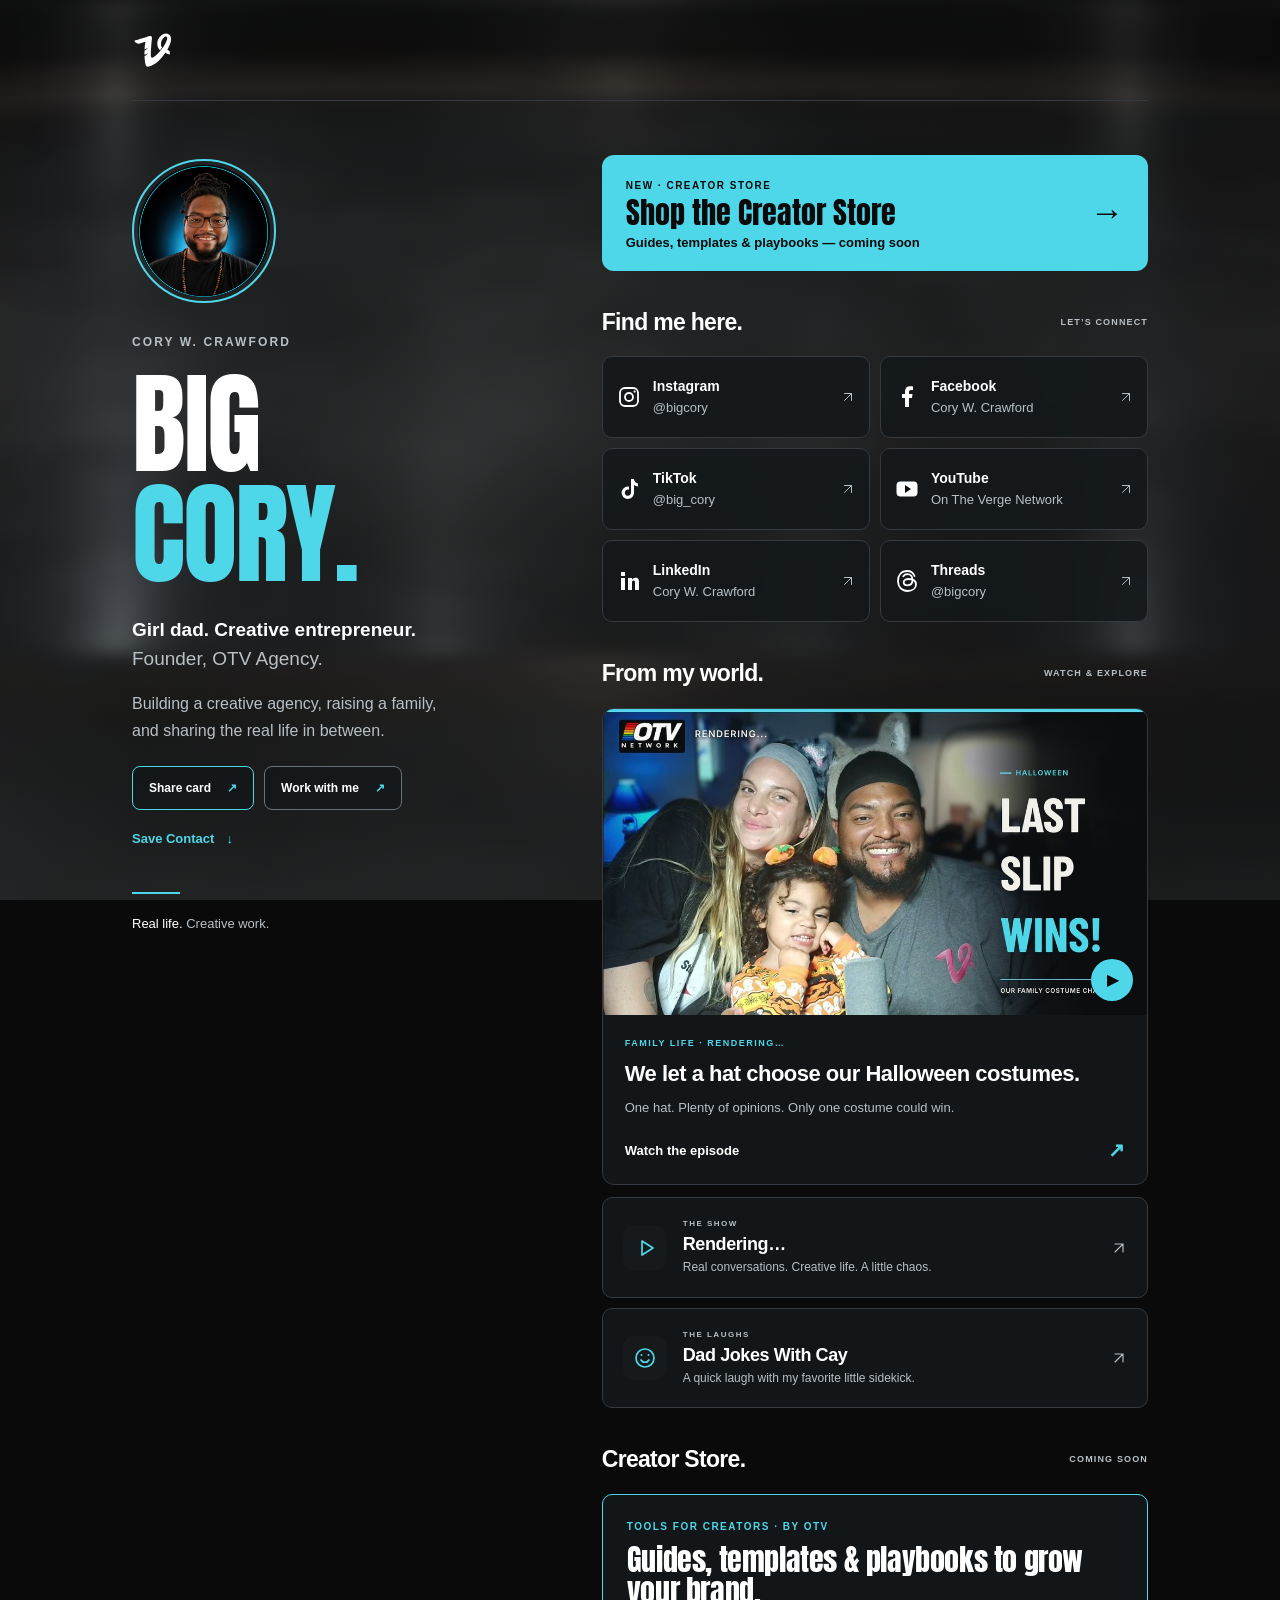
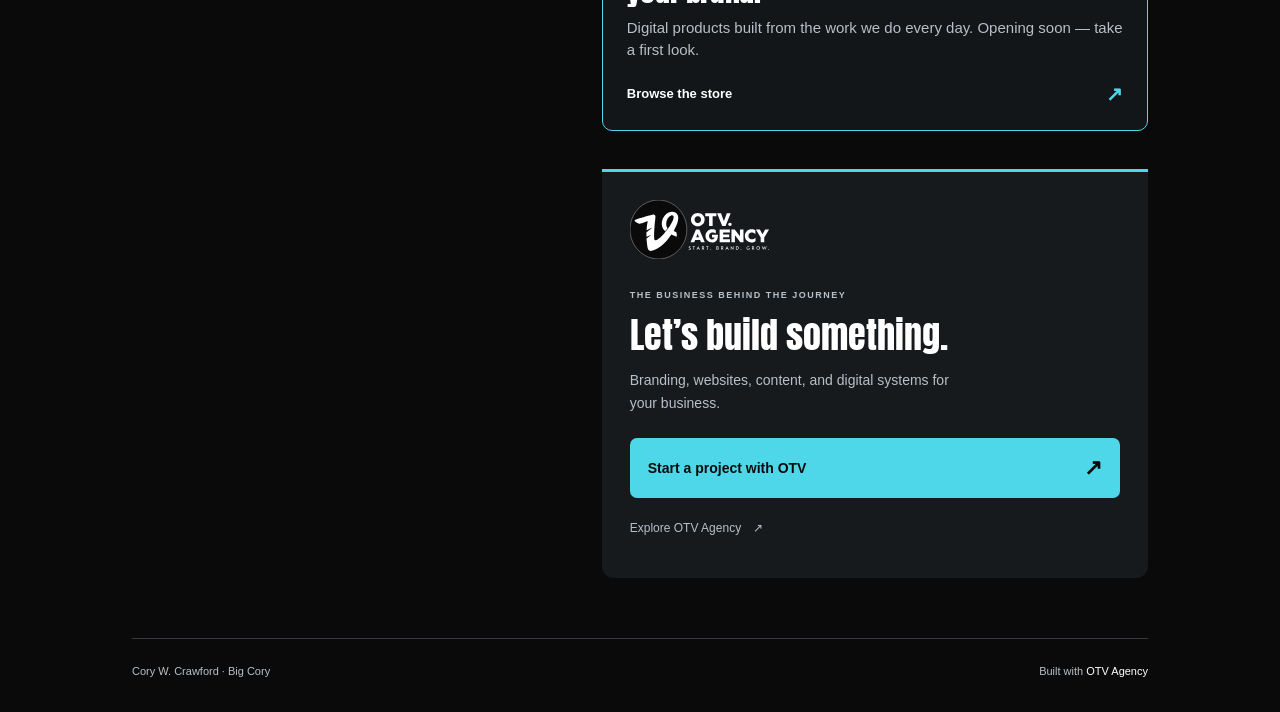
==== commit dfe8dfd3: "Set final 2x ambient motion and simplify Save Contact placement Remove motion menu and fixed browser" ====
--- a/index.html
+++ b/index.html
@@ -15,7 +15,7 @@
   <meta property="og:image:alt" content="Cory W. Crawford, founder of OTV Agency">
   <link rel="icon" href="favicon.svg" type="image/svg+xml">
   <link rel="preload" href="Anton-Regular.ttf" as="font" type="font/ttf" crossorigin>
-  <link rel="stylesheet" href="styles.css?v=4">
+  <link rel="stylesheet" href="styles.css?v=5">
 </head>
 <body>
   <!-- The studio is decorative. A still image works without JavaScript or video. -->
@@ -39,14 +39,6 @@
   <div class="page-shell">
     <header class="topbar">
       <a class="wordmark" href="#top" aria-label="Big Cory, back to top"><svg class="verge-symbol" viewBox="12 32 145 126" xmlns="http://www.w3.org/2000/svg" aria-hidden="true"><path fill="currentColor" d="M59.7,154.8c-4-1.1-5.5-3.7-6.8-11.2-.5-3.1-1.8-13.6-2.4-19.9-.3-2.7-.5-5.2-.6-5.5,0-.5,0-.6,1.3-1.4,1.5-1,12.9-9.9,12.8-10-.2-.2-7.6,2.6-11.3,4.4-1.4.7-2.6,1.2-2.7,1.1-.2-.1-.2-10.1,0-12.6v-1.7c.1,0,1.3-.8,1.3-.8,2-1.3,14.1-11.2,14.9-12.1.1-.2-.4,0-1.2.4-3,1.4-11.5,5.6-12.9,6.4-.8.5-1.5.8-1.6.8-.2,0-.1-1.3.1-5.5.4-5.5,1.4-13.4,2.6-19.3.5-2.5.5-2.9,0-2.9s-5.1,1.5-11,3.3c-13,4-12.3,3.8-13.9,3.8-1.6,0-3.1-.4-5.4-1.6-1.9-1-6.3-3.8-7.4-4.8-2.2-1.9-1.8-4.7.8-5.6,1.6-.6,35.8-10.8,42-12.5,11.5-3.2,11.3-3.1,12.7-3.1,2.4.2,4.9,1.7,5.7,3.8.6,1.5.6,2.9,0,8.6-.9,8.2-1.5,14-2.4,25.6-1,12.8-1.2,17.4-1.2,24.6,0,7.8.4,12.4,1,13.8.4.7,1.3,1.4,2.4,1.7,2,.5,4.2-.3,8.3-3,5.1-3.5,9.4-7.2,14.6-12.9,1.4-1.5,3.4-3.7,4.4-4.8,2.9-3.1,8.8-10.8,10.6-13.1,4.7-6.4,7.4-10.6,11.3-17.8,5-9.3,6.7-13.9,6.7-18.3,0-2-.1-2.8-.6-3.8-.9-1.8-2.2-2.6-4.3-2.6-2.6,0-5.2,1.5-8.8,5.1-5.7,5.6-8.7,13.1-8.7,21.4s.7,6.8,2,10.3l1.9,3.1-3.5,4.5c-1.9,2.5-3.6,4.6-3.7,4.6-.3,0-3.2-3-4.8-5.2-1.5-2-3.2-5.5-4-8-3.7-11.1-.9-24.3,7.2-34.1,3.7-4.4,7.3-7.3,11.9-9.7,7.6-3.8,15.5-3.6,21.8.7,2.6,1.8,4.4,3.9,5.8,6.9,1.3,2.8,1.7,4.3,1.8,8,.2,7.3-1.7,15.1-6.4,25.7-1.3,3-4.6,9.5-6.2,12.5-.6,1.1-1,2.1-1,2.2,0,.1,1.5.9,3.3,1.7,2.8,1.3,3.3,1.6,4.1,2.4,1.3,1.4,1.6,3.3,1.9,9.3v2.9c.1,0-.4.5-.4.5-.3.3-.7.5-1,.5-.5,0-3.1-1.1-11.8-4.9-1.7-.7-3.2-1.3-3.3-1.3-.1,0-.9,1.1-1.8,2.4-8.4,12.4-15.1,20.2-23.9,27.8-10,8.6-20.8,15.1-30.6,18.4-3.5,1.2-7.7,1.6-9.8,1Z"/></svg></a>
-      <div class="topbar-actions">
-      <button class="motion-toggle" id="motion-toggle" type="button" aria-pressed="true" hidden>Motion on</button>
-      <div class="speed-control" id="speed-control" hidden>
-        <div class="speed-heading"><label for="motion-speed">Motion speed</label><output id="motion-speed-value" for="motion-speed">0.50×</output></div>
-        <input id="motion-speed" type="range" min="0.25" max="4" step="0.05" value="0.5" aria-valuetext="0.50 times normal speed">
-      </div>
-      <a class="top-cta" href="cory-crawford.vcf" download="Cory-W-Crawford.vcf">Save Contact <span aria-hidden="true">↓</span></a>
-      </div>
     </header>
     <main id="top" class="hub">
       <section class="identity" aria-labelledby="name">
@@ -59,11 +51,7 @@
           <button class="card-share" id="share-card" type="button" hidden>Share card <span aria-hidden="true">↗</span></button>
           <a class="card-save" href="#work">Work with me <span aria-hidden="true">↗</span></a>
         </div>
-        <details class="card-help">
-          <summary>Keep this card on your iPhone</summary>
-          <p>Open this page in Safari, then choose Share → Add to Home Screen. Your card will be one tap away.</p>
-          <p>To share nearby, tap Share card → AirDrop and choose the other person’s iPhone. After they accept and open your page, they can tap Save Contact at the top.</p>
-        </details>
+        <a class="contact-save-link" href="cory-crawford.vcf" download="Cory-W-Crawford.vcf">Save Contact <span aria-hidden="true">↓</span></a>
         <p class="share-status" id="share-status" role="status" hidden></p>
         <div class="identity-rule" aria-hidden="true"></div>
         <p class="signature">Real life. <span>Creative work.</span></p>
@@ -113,6 +101,6 @@
     </main>
     <footer><span>Cory W. Crawford · Big Cory</span><span>Built with <a href="https://otv.agency/">OTV Agency</a></span></footer>
   </div>
-  <script src="background.js?v=4" defer></script>
+  <script src="background.js?v=5" defer></script>
 </body>
 </html>
--- a/styles.css
+++ b/styles.css
@@ -189,3 +189,8 @@
 .card-help summary:focus-visible { outline: 2px solid #4ED7E8; outline-offset: 4px; }
 .card-help p { margin: 8px 0; }
 @media (max-width:700px) { .card-help { margin-left: auto; margin-right: auto; } }
+
+/* The production card keeps one clear contact download beneath the main actions. */
+.contact-save-link { display: inline-flex; align-items: center; gap: 12px; min-height: 44px; margin-top: 6px; padding: 6px 0; color: #4ED7E8; font-size: 13px; font-weight: 600; }
+.contact-save-link:hover { color: #fff; }
+.contact-save-link:focus-visible { outline: 2px solid #4ED7E8; outline-offset: 4px; }
